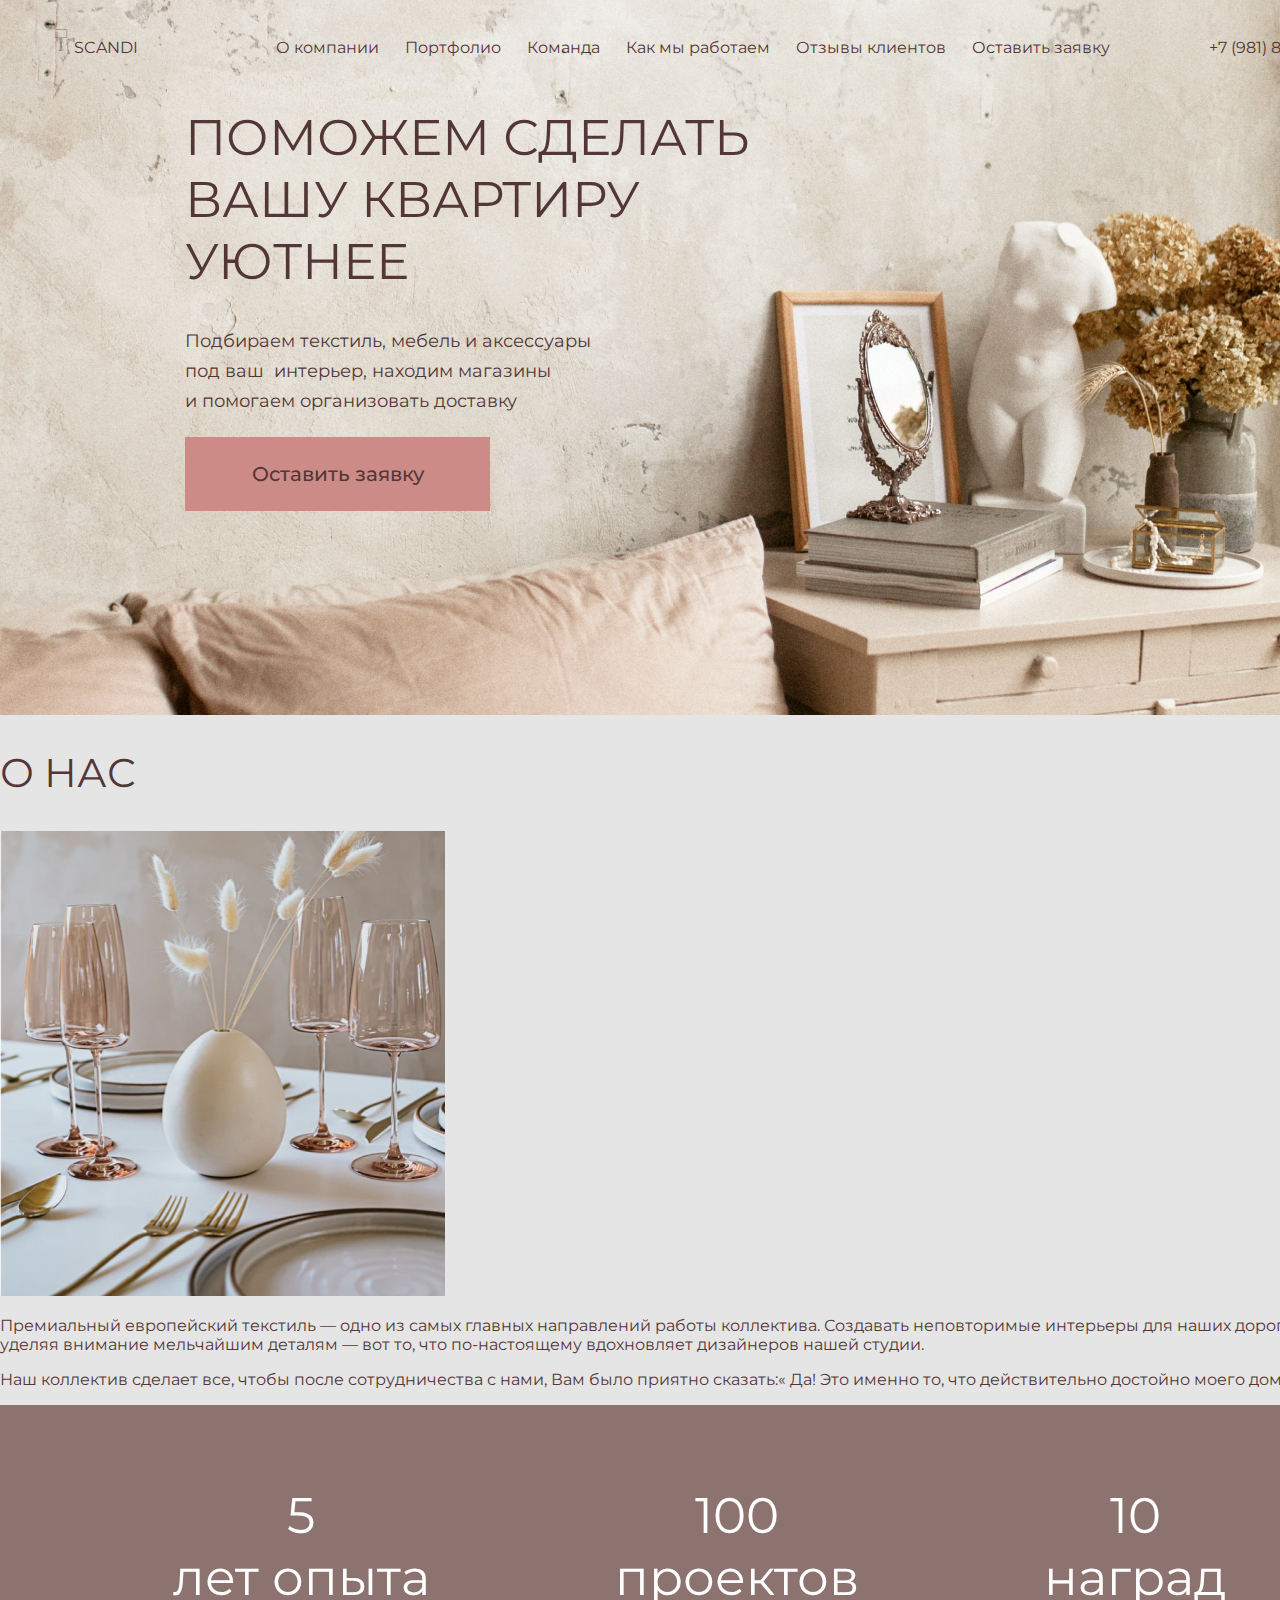
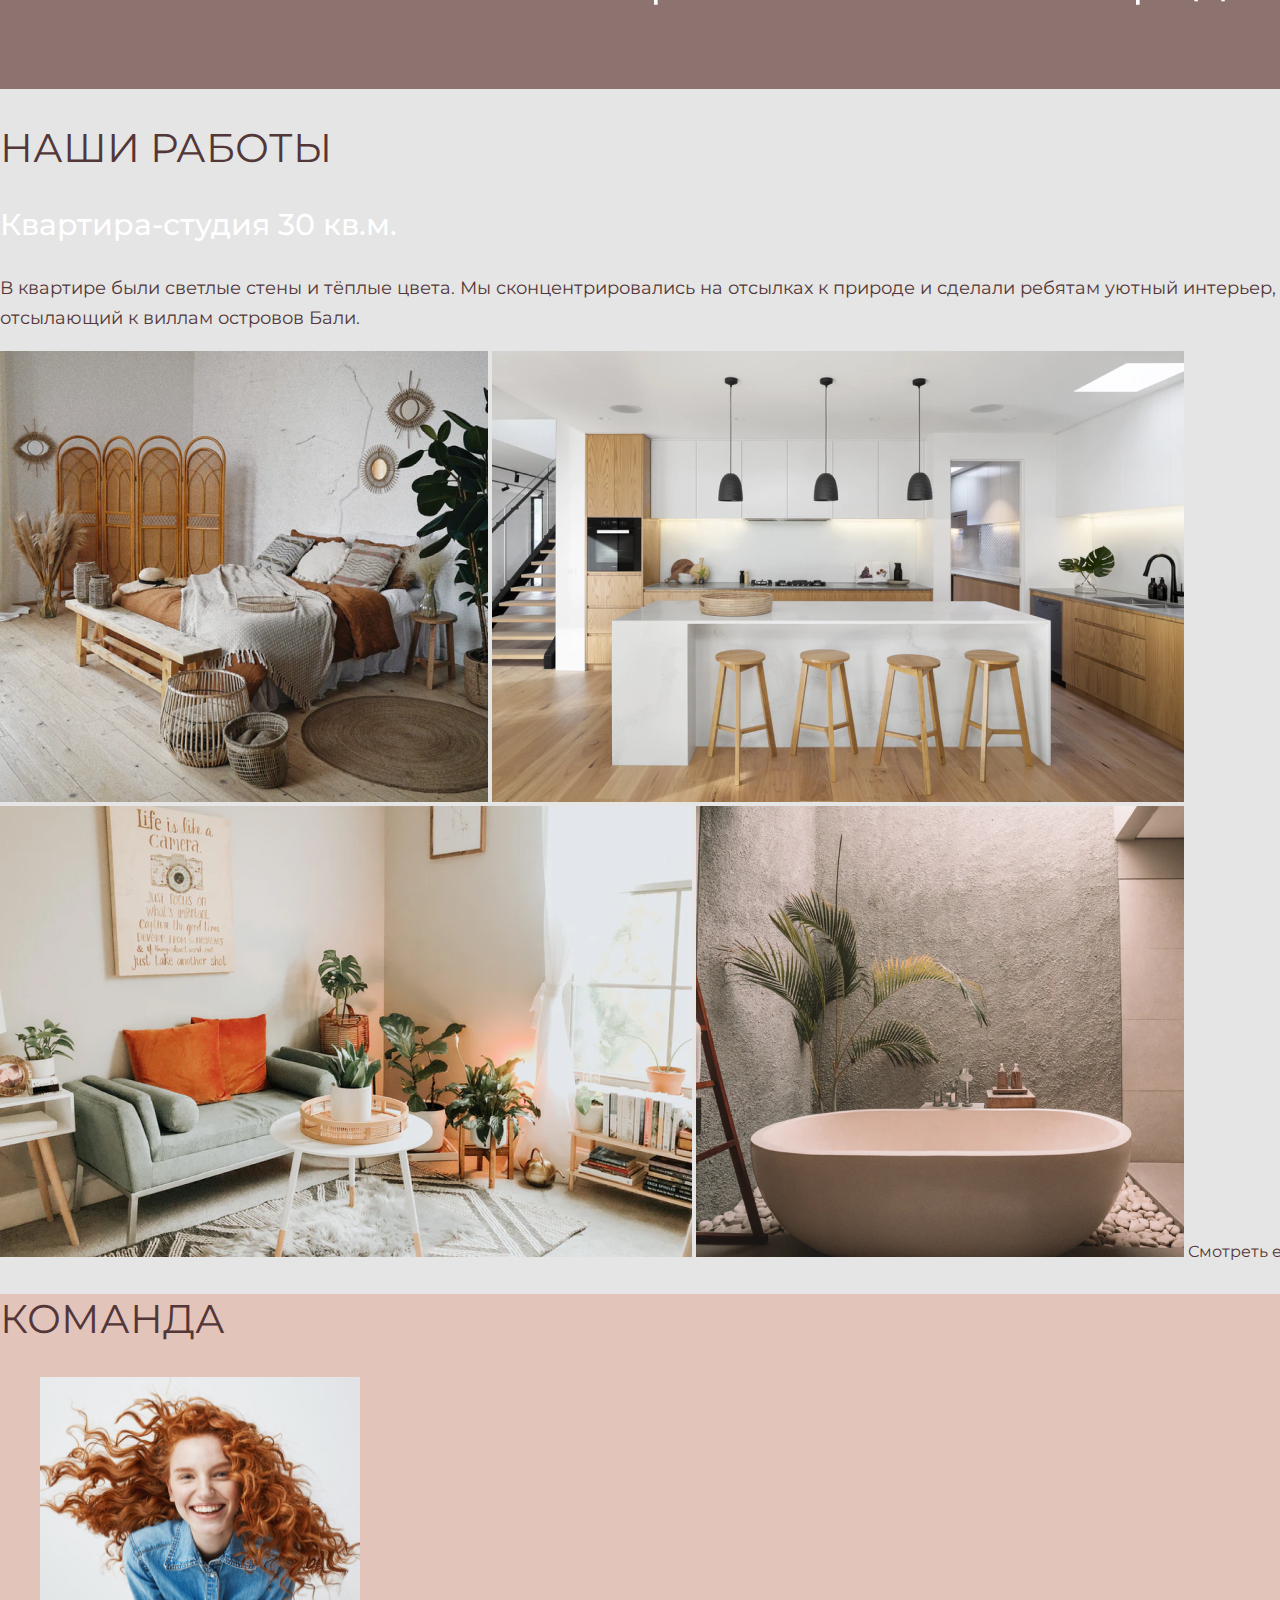
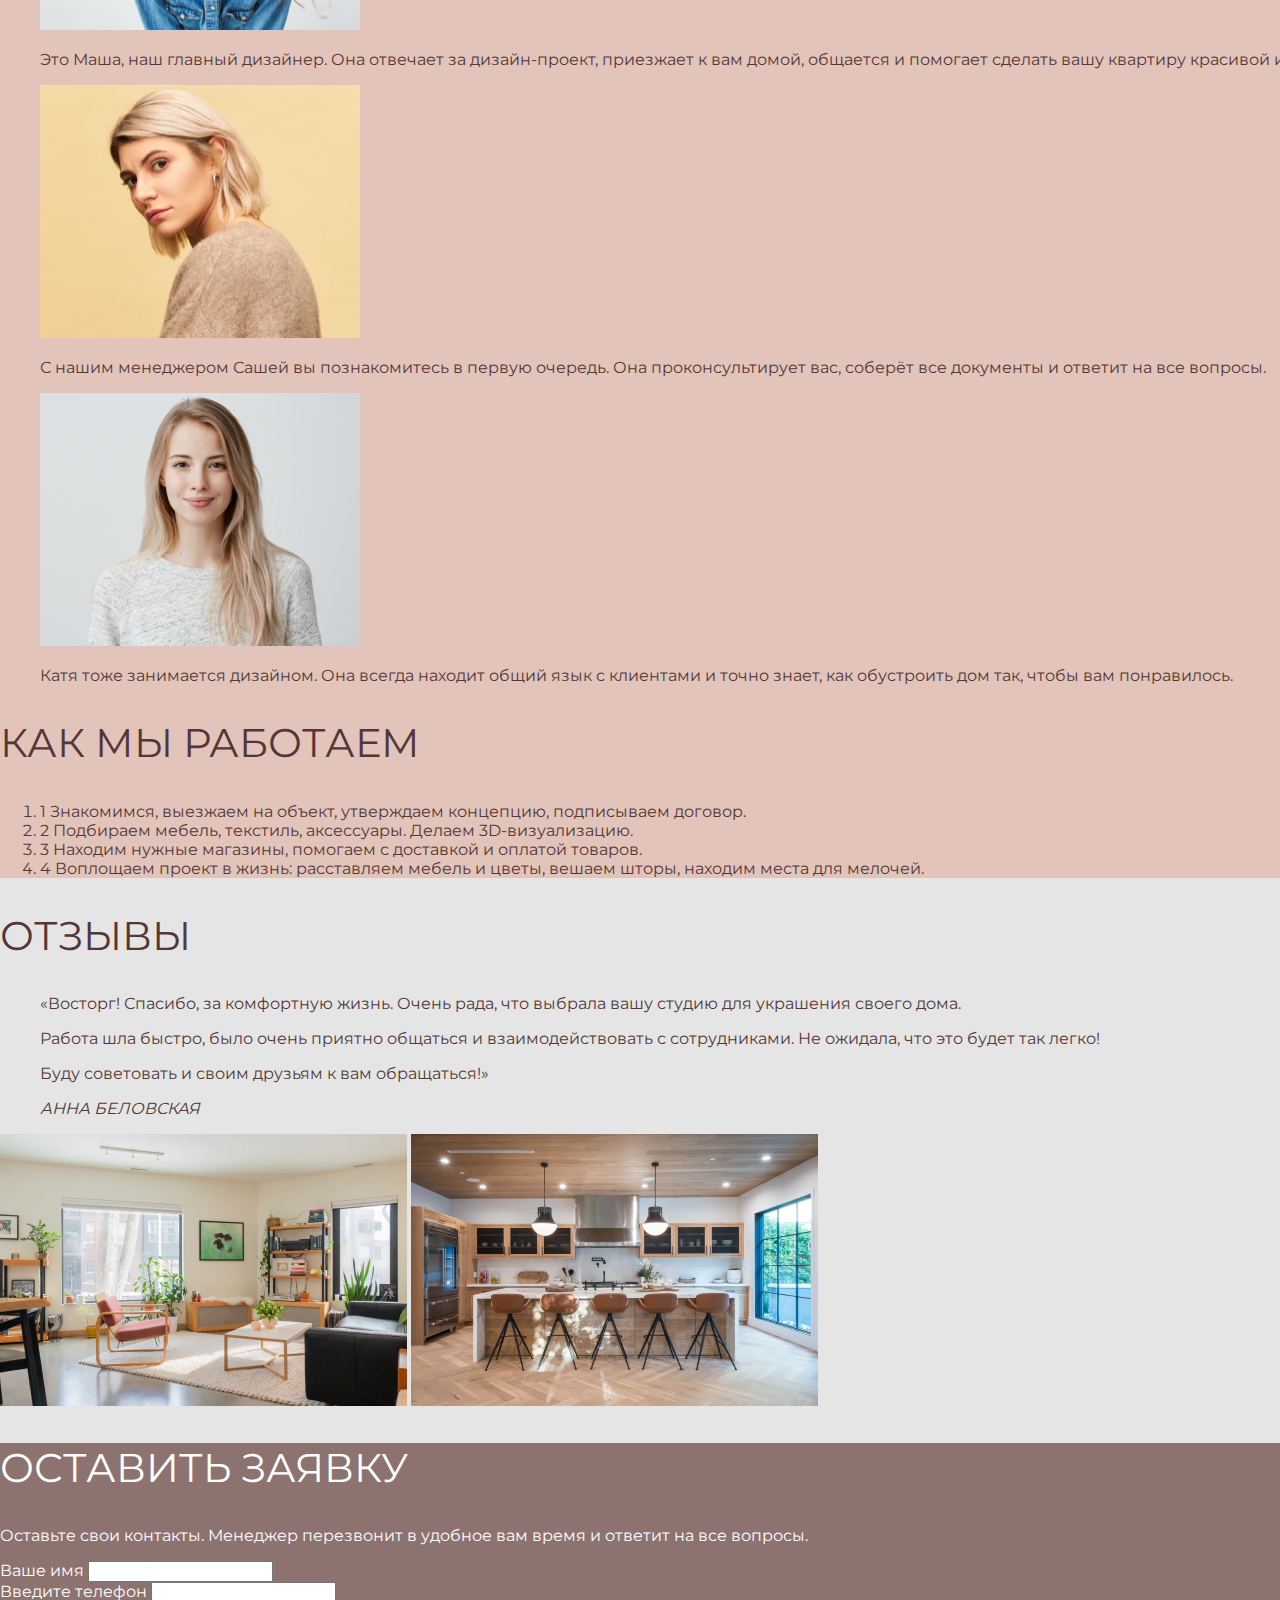
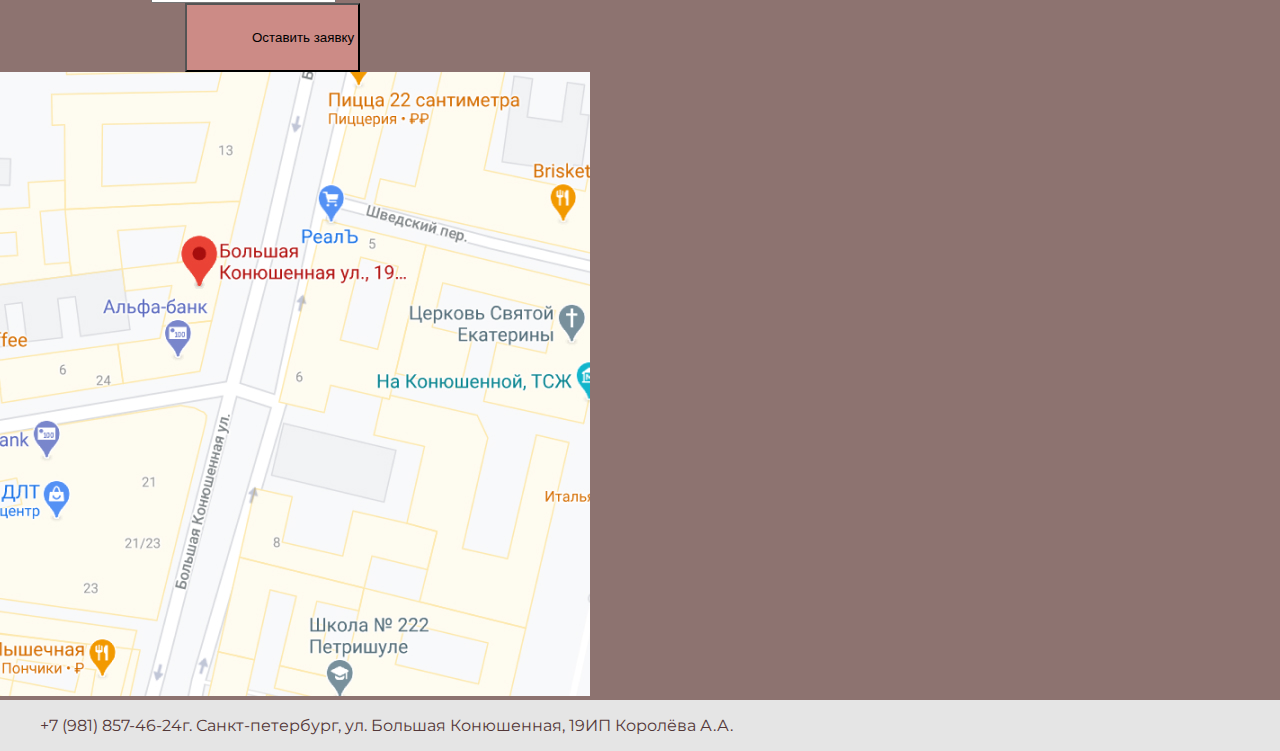
==== index.html @ d40bde87 "оформила навигацию и главную страницу" ====
<!DOCTYPE html>
<html lang="ru">
<head>
    <meta charset="UTF-8">
    <meta http-equiv="X-UA-Compatible" content="IE=edge">
    <meta name="viewport" content="width=device-width, initial-scale=1.0">
    <title>SCANDI</title>
    <link rel="stylesheet" href="style/style.css">
</head>
<body>
    <div class="high-container">
    <header class="page-header">
        <div class="wide-container">
            <a href="#" class="logo">
                <img src="img/logo.png" alt="Логотип компании SCANDI - графическое изображение торшера" width="25" height="25">SCANDI
            </a>
            <nav>
                <ul class="navigation-list">
                    <li class="nav-item"><a href="#about" class="nav-link">О компании</a></li>
                    <li class="nav-item"><a href="#portfolio" class="nav-link">Портфолио</a></li>
                    <li class="nav-item"><a href="#team" class="nav-link">Команда</a></li>
                    <li class="nav-item"><a href="#process-list" class="nav-link">Как мы работаем</a></li>
                    <li class="nav-item"><a href="#reviews" class="nav-link">Отзывы клиентов</a></li>
                    <li class="nav-item"><a href="#form" class="nav-link">Оставить заявку</a></li>
                    
                </ul>
            </nav>
            <a href="tel:+79818574624" class="phone">+7 (981) 857-46-24</a>
        </div>
    </header>

    <main>
        <section class="promo">
            <div class="container">
                <div class="promo-text">
                    <h1 class="main-heading">Поможем&nbsp;сделать&nbsp; вашу квартиру уютнее
                    </h1>
                    <p class="promo-description">Подбираем текстиль, мебель и аксессуары<br> под&nbsp;ваш&nbsp; интерьер, находим магазины<br>и помогаем организовать доставку </p>
                    <a href="#form" class="button promo-button">Оставить заявку</a>
                </div>
            </div>
        </section>
    </div>
        <section class="about" id="about">
            <div class="container">
                <h2 class="section-heading">О нас</h2>
                <div class="half-wrap">
                    <img src="img/about.jpg" alt="Белая ваза с сухоцветами на обеденном столе, по бокам от которой расставлены винные бокалы и приборы" width="445" height="465">
                    <div class="text-wrap">
                        <p>Премиальный европейский текстиль — одно из самых главных направлений работы коллектива. Создавать неповторимые интерьеры для наших дорогих клиентов, уделяя внимание мельчайшим деталям — вот то,  что по-настоящему вдохновляет дизайнеров нашей студии.</p>
                        <p>Наш коллектив сделает все, чтобы после сотрудничества с нами,  Вам было приятно сказать:« Да! Это именно то, что действительно достойно моего дома!»</p>
                    </div>
                </div>
            </div>
        </section>
        <section class="advantages">
            <div class="container">
            <ul class="advantages-list">
                <li class="advantages-item">5<br>лет опыта</li>
                <li class="advantages-item">100<br>проектов</li>
                <li class="advantages-item">10<br>наград</li>
            </ul>
            </div>
        </section>
        <section class="portfolio" id="portfolio">
            <div class="container">
                <h2 class="section-heading">Наши работы</h2>
                <h3 class="example">Квартира-студия 30 кв.м.</h3>
                <p class="example-text">В квартире были светлые стены и тёплые цвета. Мы сконцентрировались на отсылках к природе и сделали ребятам уютный интерьер, отсылающий к виллам островов Бали.</p>
                <img src="img/portfolio-1.jpg" alt="Интерьер спальной комнаты с акцентом на деревянные элементы в нюдовой палитре" width="488" height="451">
                <img src="img/portfolio-2.jpg" alt="Интерьер кухни-гостиной, выполненный в светлых тонах с высокими барными стульями и островной кухонной зоной" width="692" height="451">
                <img src="img/portfolio-3.jpg" alt="Интерьер гостиной с домашними растениями и акцентом на фурнитуру из натуральных материалов" width="692" height="451">
                <img src="img/portfolio-4.jpg" alt="Ванная комната, выполненная из бетона и камня, с комнатным растением в углу помещения" width="488" height="451">
                <a href="#">Смотреть еще<img src="img/arrow-right.svg" alt="стрелка вправо" width="60" height=""></a>
            </div>
        </section>
        <section class="team" id="team">
            <div class="container">
                <h2 class="section-heading">Команда</h2>
                <ul class="team-members">
                    <li class="team-member"><img src="img/team-1.jpg" alt="Кудрявая, рыжая, улыбающаяся девушка" width="320" height="253"><p>Это Маша, наш главный дизайнер. Она отвечает за дизайн-проект, приезжает к вам домой, общается и помогает сделать вашу квартиру красивой и уютной.</p></li>
                    <li class="team-member"><img src="img/team-2.jpg" alt="Серьезная, кареглазая блондинка в бежевом свитере" width="320" height="253"><p>С нашим менеджером Сашей вы познакомитесь в первую очередь. Она проконсультирует вас, соберёт все документы и ответит на все вопросы.</p></li>
                    <li class="team-member"><img src="img/team-3.jpg" alt="Русоволосая милая девушка" width="320" height="253"><p>Катя тоже занимается дизайном. Она всегда находит общий язык с клиентами и точно знает, как обустроить дом так, чтобы вам понравилось.</p></li>
                </ul>
            <div class="container">
                <h2 class="section-heading">Как мы работаем</h2>
                <ol class="work-process" id="process-list">
                    <li class="work-step">1 Знакомимся, выезжаем на объект, утверждаем концепцию, подписываем договор.</li>
                    <li class="work-step">2 Подбираем мебель, текстиль, аксессуары. Делаем 3D-визуализацию.</li>
                    <li class="work-step">3 Находим нужные магазины, помогаем с доставкой и оплатой товаров.</li>
                    <li class="work-step">4 Воплощаем проект в жизнь: расставляем мебель и цветы, вешаем шторы, находим места для мелочей.</li>
                </ol>
            </div>
        </section>
        <section class="reviews" id="reviews">
            <div class="container">
                <h2 class="section-heading">Отзывы</h2>
                <div class="text-wrap">
                    <blockquote>
                        <p>«Восторг! Спасибо, за комфортную жизнь. Очень рада, что выбрала вашу студию для украшения своего дома.</p>
                        <p>Работа шла быстро, было очень приятно общаться и взаимодействовать с сотрудниками. Не ожидала, что это будет так легко!</p>
                        <p>Буду советовать и своим друзьям к вам обращаться!»</p>
                        <cite>АННА БЕЛОВСКАЯ</cite>
                    </blockquote>
                </div>
                <div class="img-wrap">
                    <img src="img/feedback-1.jpg" alt="Просторная светлая гостиная с большими окнами" width="407" height="272">
                    <img src="img/feedback-2.jpg" alt="Кухня с деревянными фасадами с островной частью и барными стульями" width="407" height="272">
                </div>
            </div>
        </section>
        <section class="form" id="form">
            <div class="container">
                <div class="form-wrap">
                <h2 class="section-heading">Оставить заявку</h2>
                <p>Оставьте свои контакты. Менеджер перезвонит в удобное вам время и ответит на все вопросы.</p>
                <form action="#" method="get">
                    <label for="name-field">Ваше имя</label>
                    <input type="text" name="name" id="name-field">
                    <br>
                    <label for="phone-number-field">Введите телефон</label>
                    <input type="number" name="phone-number" id="phone-number-field">
                    <br>
                    <input class="button" type="submit" value="Оставить заявку">
                </form>
                </div>
                <img src="img/map.jpg" alt="г. Санкт-петербург, ул. Большая Конюшенная, дом 19">
            </div>
        </section>
    </main>
    <footer class="page-footer">
        <div class="container">
            <ul class="footer-content">
                <li class="footer-item">+7 (981) 857-46-24</li>
                <li class="footer-item">г. Санкт-петербург, ул. Большая Конюшенная, 19</li>
                <li class="footer-item">ИП Королёва А.А.</li>
            </ul>
        </div>
    </footer>
</body>
</html>
---- style/style.css ----
@font-face {
    font-family: 'Montserrat';
    src: url('../fonts/Montserrat-Medium.woff2') format('woff2');
    font-weight: 500;
    font-style: normal;
    font-display: swap;
}

@font-face {
    font-family: 'Montserrat';
    src: url('../fonts/Montserrat-Regular.woff2') format('woff2');
    font-weight: normal;
    font-style: normal;
    font-display: swap;
}


body{
    background-color: #e5e5e5;
    color: #533738;
    font-family: 'Montserrat', sans-serif;
    width: 1400px;
    margin: 0 auto;
}

a {
    text-decoration: none;
    color: #533738;
}

.navigation-list{
    list-style: none;
    display: flex;
    flex-wrap: wrap;
    justify-content: space-around;
    gap: 26px;
    margin-top: 38px;
}

.wide-container{
    display: flex;
    justify-content: space-around;
    align-items: baseline;
}

.high-container{
    height: 715px;
    background-image: url(../img/background.jpg);
    background-attachment: fixed;
    background-color: #F9EAE1;
}
.main-heading{
    text-transform: uppercase;
    font-weight: 400;
    font-size: 50px;
    line-height: 62px;
    display: block;
    Width:534px;
    Height:186px;
    margin-left: 185px;
}

.promo-description{
    display: block;
    width: 493px;
    height: 90px;
    margin-left: 185px;
    margin-bottom:21px;
}

.button{
    display: block;
    width: 175px;
    background-color: #CC8B86;
    padding: 25px 65px;
    margin-left: 185px;
    text-align: center;
}

.promo{
    
}

.promo-description{
    font-weight: 400;
    font-size: 18px;
    line-height: 30px;
}

.promo-button{
    font-weight: 500;
    font-size: 20px;
    line-height: 24px;
}

.section-heading{
    text-transform: uppercase;
    font-weight: 400;
    font-size: 40px;
    line-height: 50px;
}

.advantages{
    background-color: #8D7370;
}

.advantages-list{
    list-style: none;
    display: flex;
    justify-content:space-around;
    text-align: center;
    font-style: normal;
    font-weight: 400;
    font-size: 50px;
    line-height: 62px;
    color: #FFFFFF;
    margin: 0;
    padding: 80px;
}

.example{
    color: #FFFFFF;
    font-weight: 500;
    font-size: 30px;
    line-height: 37px;
}

.example-text{
    font-weight: 400;
    font-size: 18px;
    line-height: 30px;
}

.team{
    background-color: #E2C4BA;
}

.team-members{
    list-style: none;
}

.form{
    background-color: #8D7370;
    color: #FFFFFF;
}

.footer-content{
    list-style: none;
    display: flex;

}
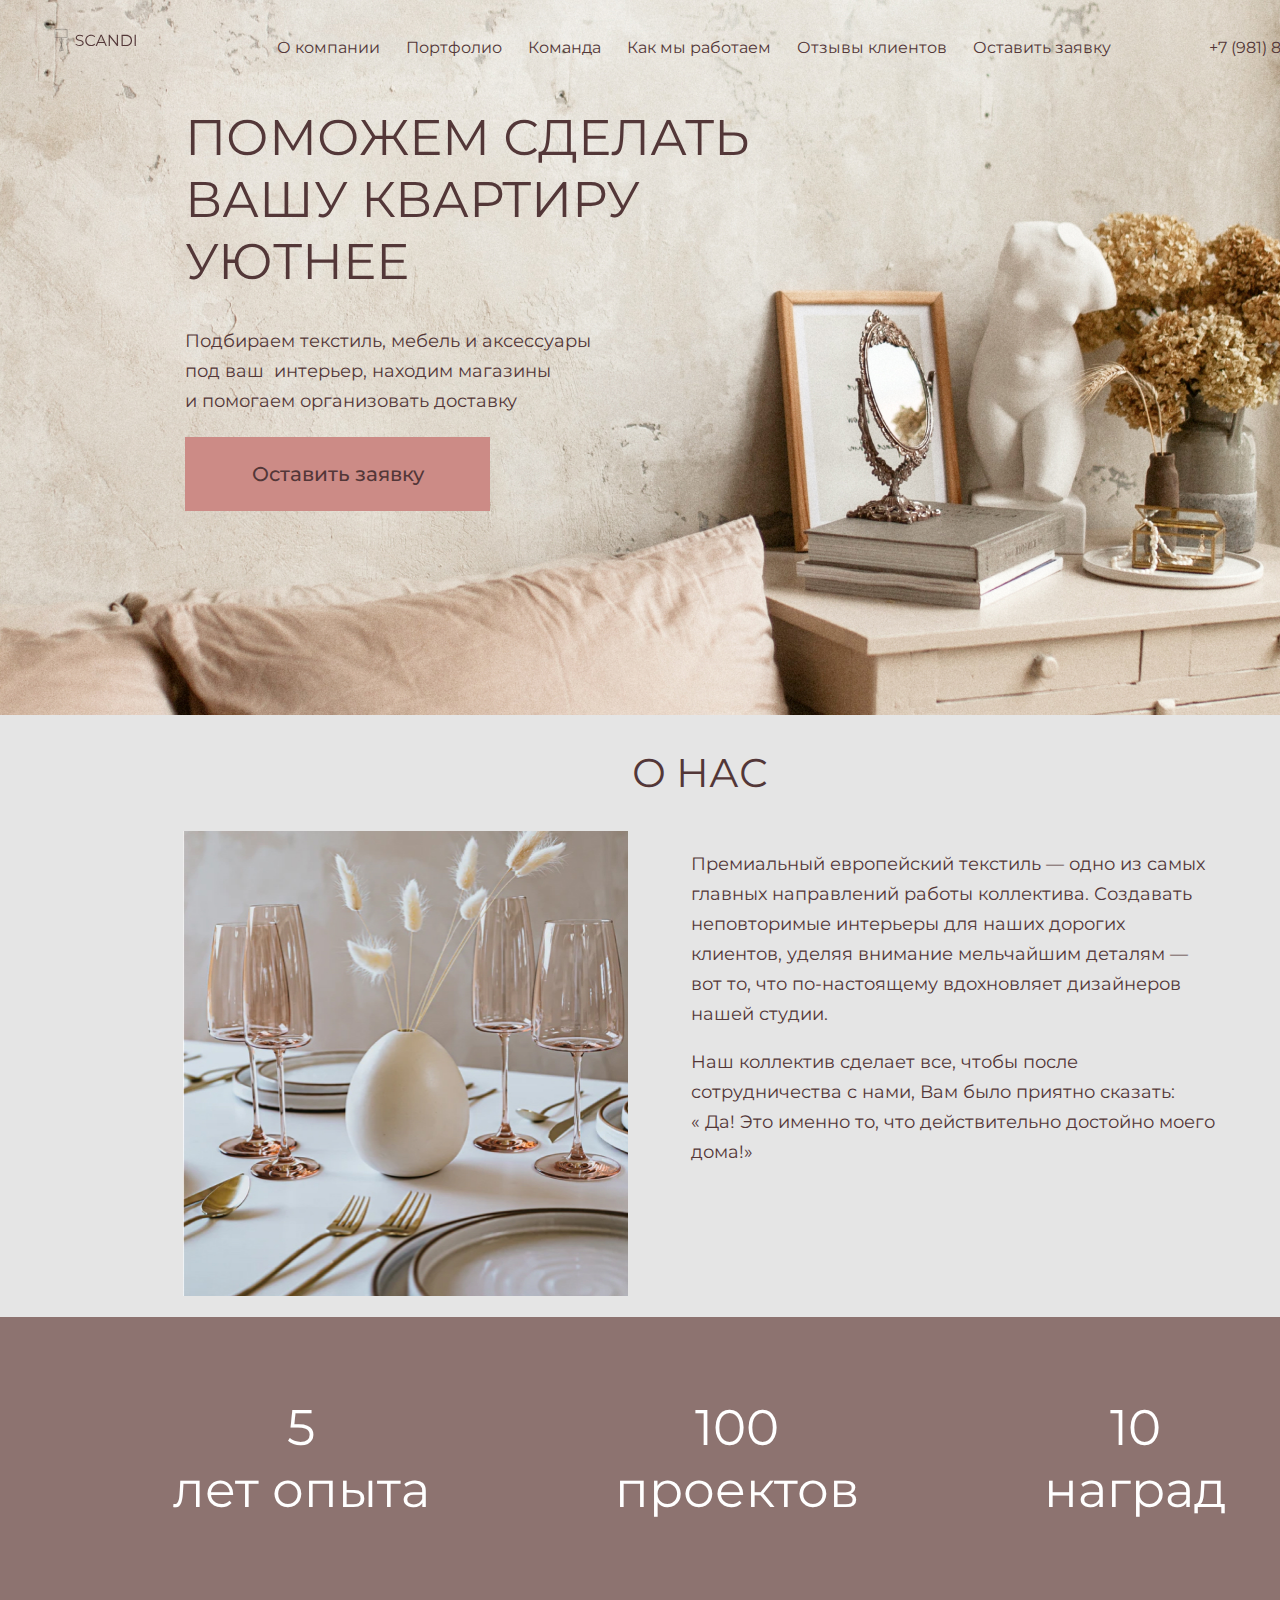
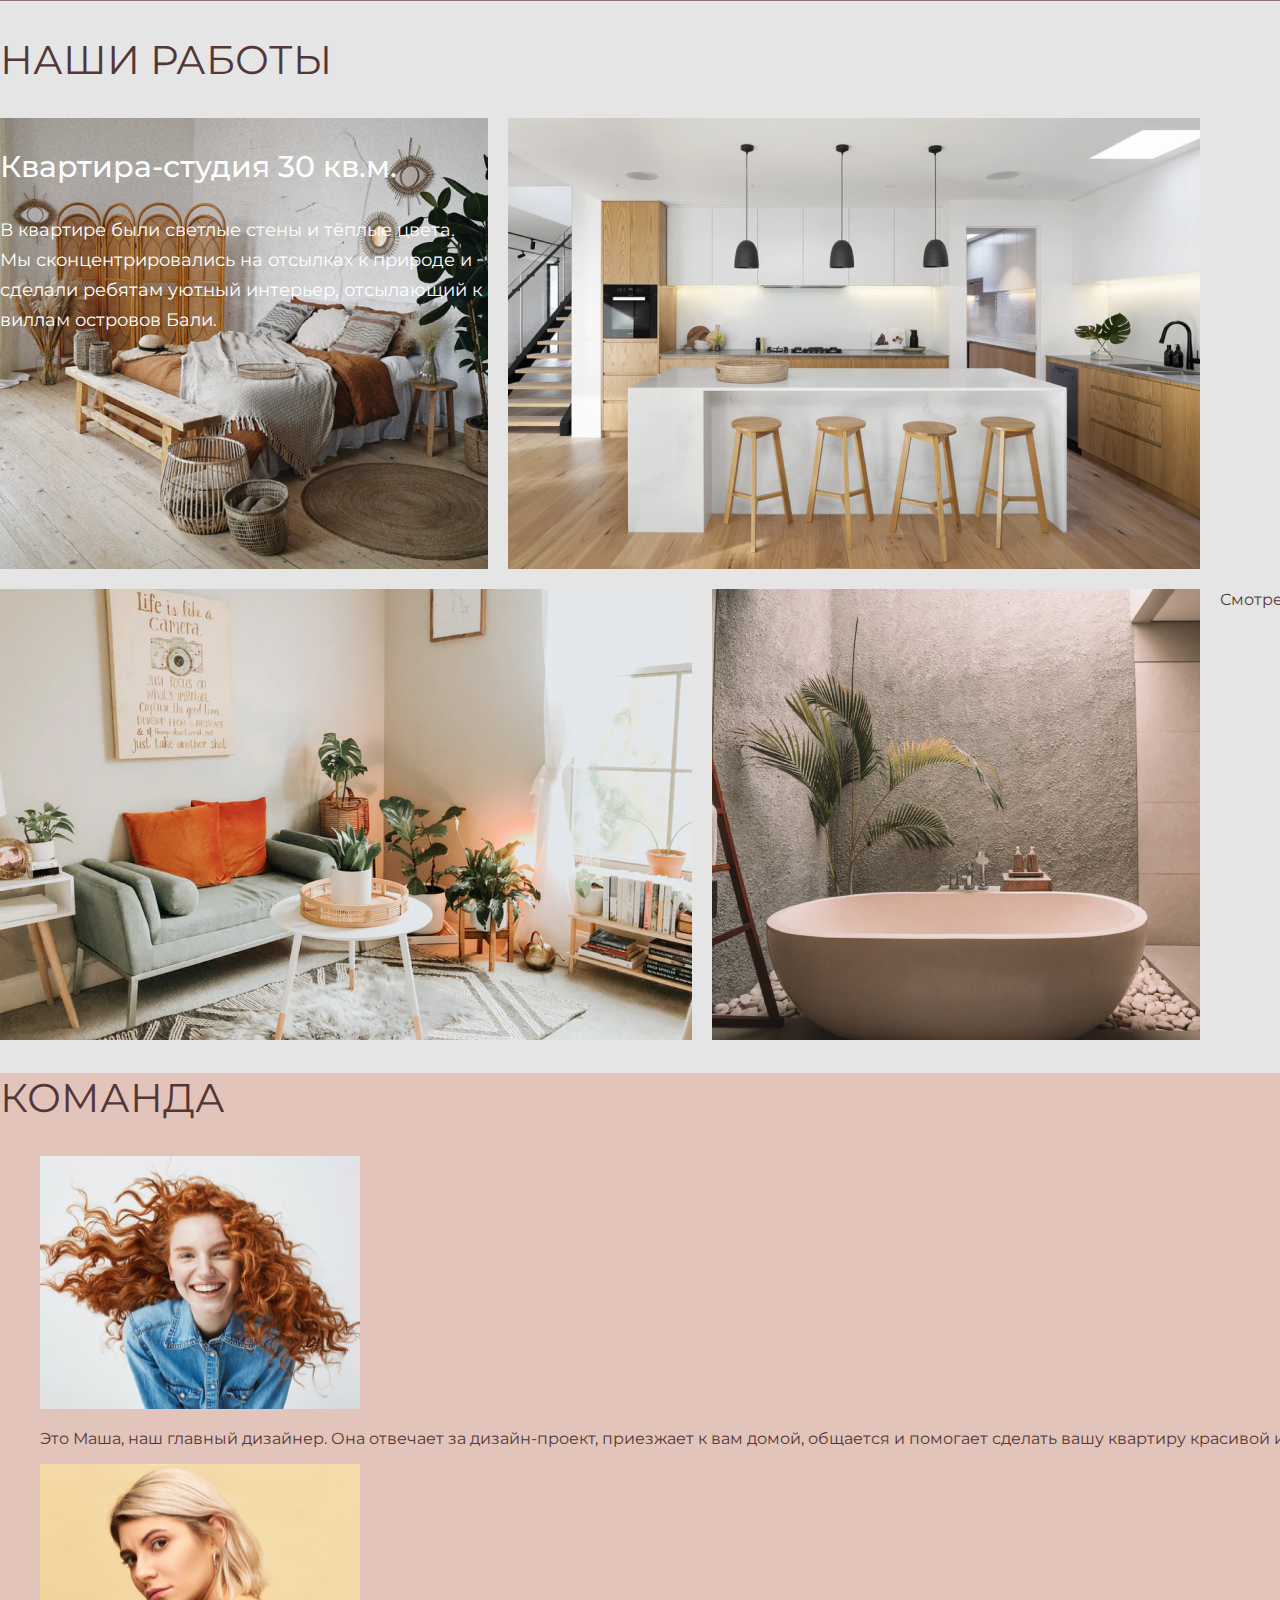
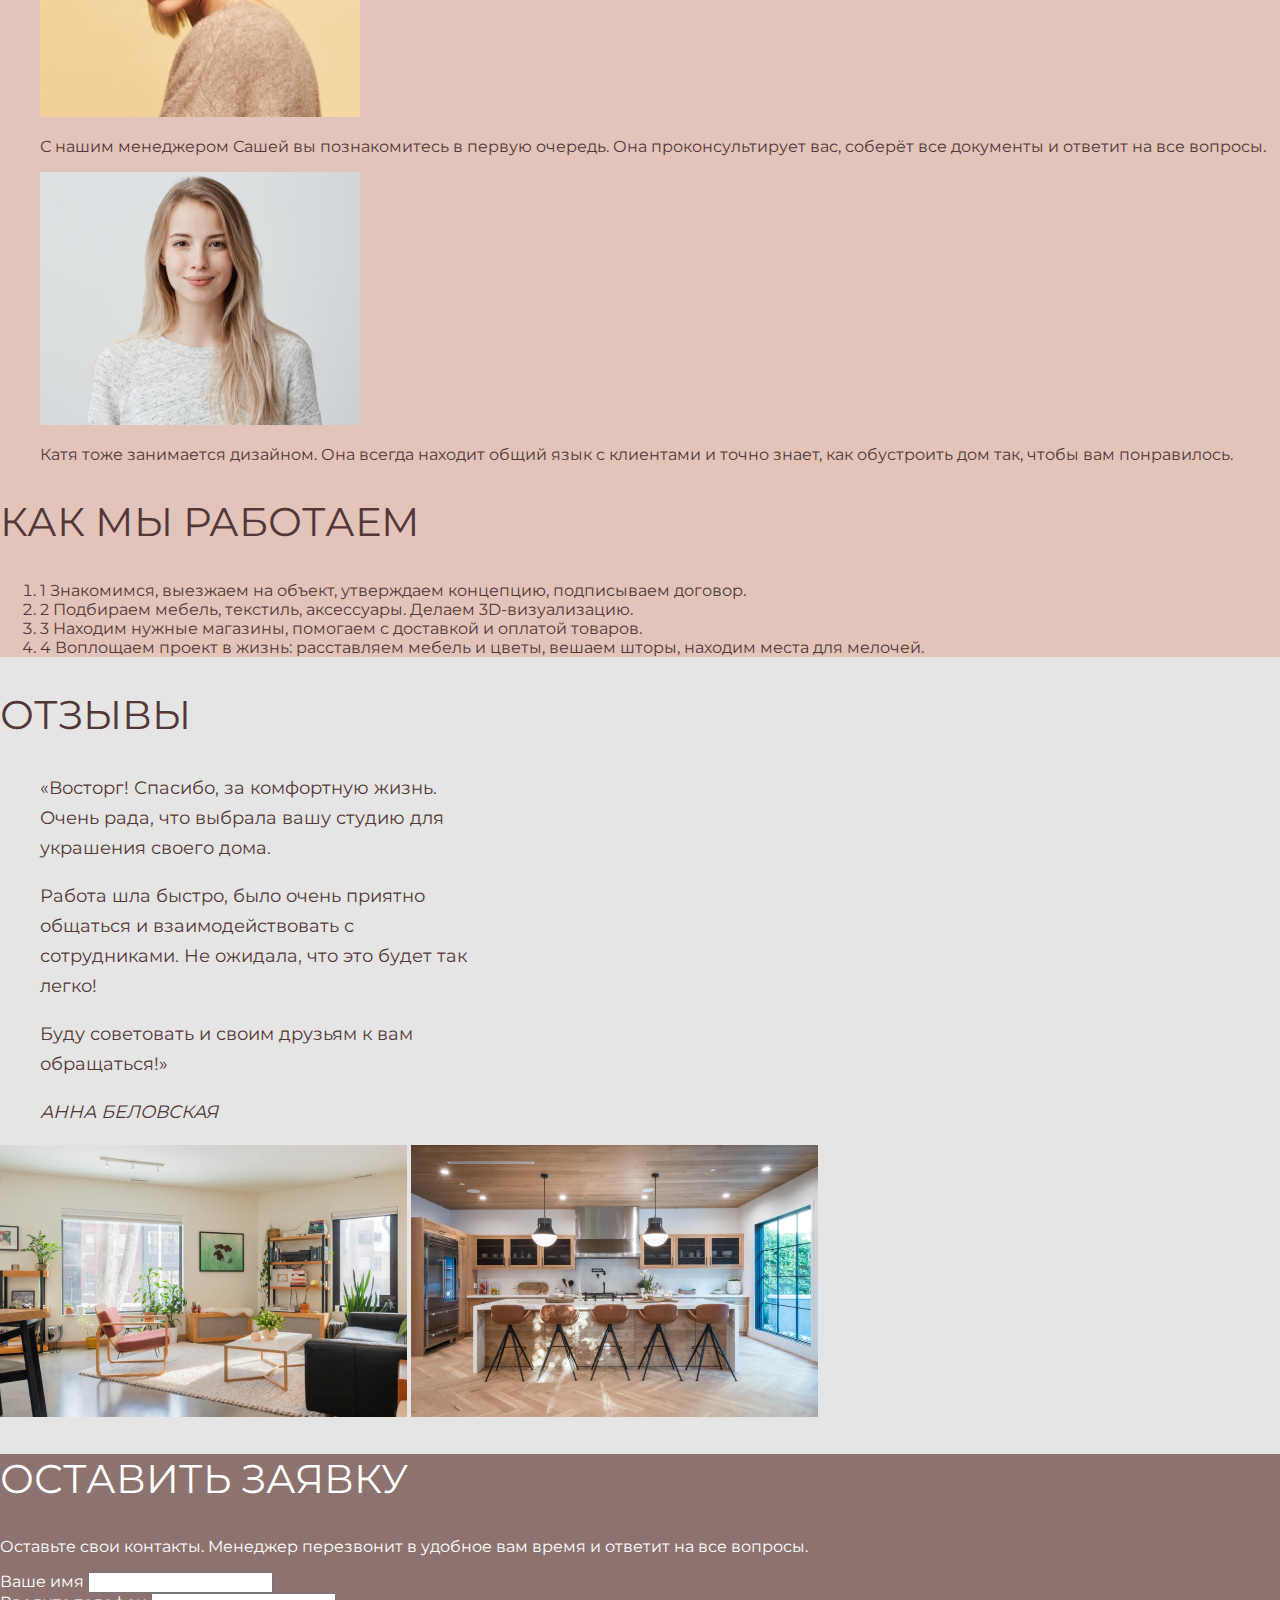
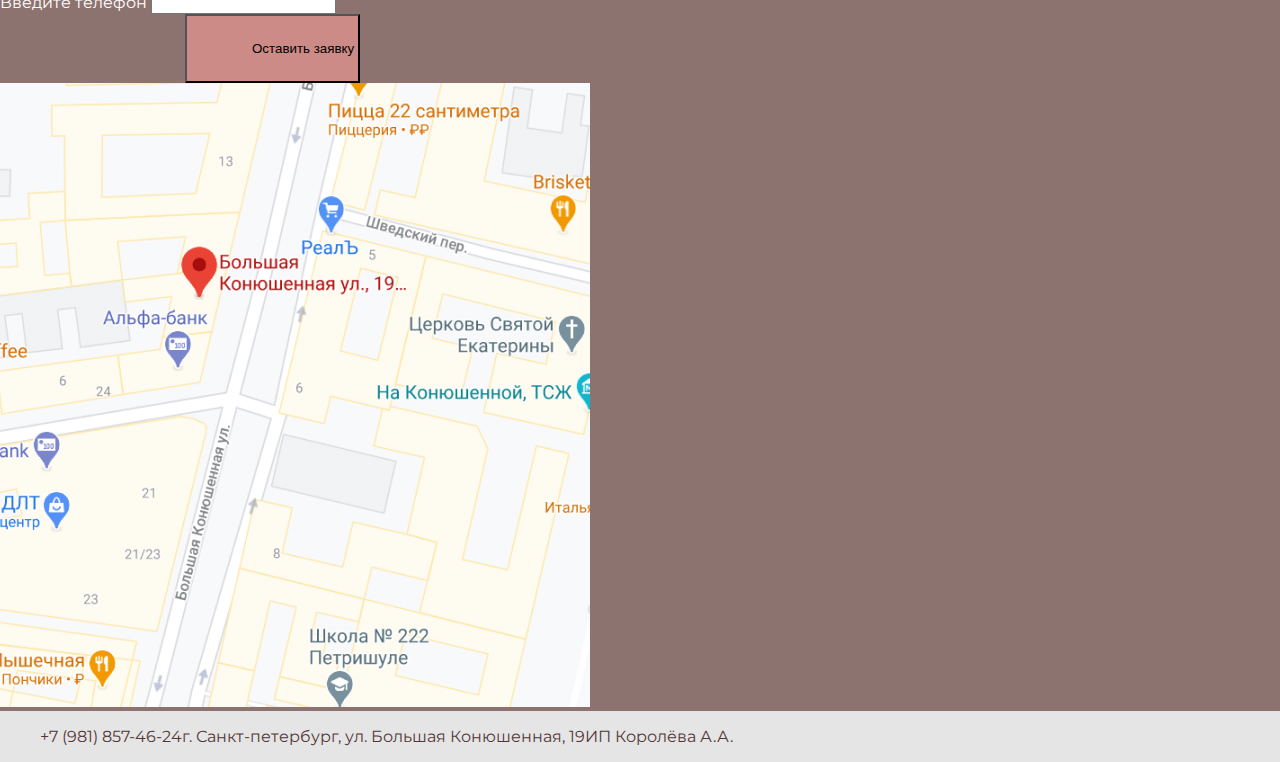
==== commit 218e804d: "оформление о нас, преимущ-ва, портфолио" ====
--- a/index.html
+++ b/index.html
@@ -12,8 +12,7 @@
     <header class="page-header">
         <div class="wide-container">
             <a href="#" class="logo">
-                <img src="img/logo.png" alt="Логотип компании SCANDI - графическое изображение торшера" width="25" height="25">SCANDI
-            </a>
+                <img src="img/logo-scandi.svg" alt="Логотип компании SCANDI - графическое изображение торшера" width="90" height="25"></a>
             <nav>
                 <ul class="navigation-list">
                     <li class="nav-item"><a href="#about" class="nav-link">О компании</a></li>
@@ -43,12 +42,12 @@
     </div>
         <section class="about" id="about">
             <div class="container">
-                <h2 class="section-heading">О нас</h2>
+                <h2 class="section-heading-about">О нас</h2>
                 <div class="half-wrap">
                     <img src="img/about.jpg" alt="Белая ваза с сухоцветами на обеденном столе, по бокам от которой расставлены винные бокалы и приборы" width="445" height="465">
                     <div class="text-wrap">
                         <p>Премиальный европейский текстиль — одно из самых главных направлений работы коллектива. Создавать неповторимые интерьеры для наших дорогих клиентов, уделяя внимание мельчайшим деталям — вот то,  что по-настоящему вдохновляет дизайнеров нашей студии.</p>
-                        <p>Наш коллектив сделает все, чтобы после сотрудничества с нами,  Вам было приятно сказать:« Да! Это именно то, что действительно достойно моего дома!»</p>
+                        <p>Наш коллектив сделает все, чтобы после сотрудничества с нами,  Вам было приятно сказать: «&nbsp;Да!&nbsp;Это&nbsp;именно то, что действительно достойно моего дома!»</p>
                     </div>
                 </div>
             </div>
@@ -63,11 +62,15 @@
             </div>
         </section>
         <section class="portfolio" id="portfolio">
-            <div class="container">
-                <h2 class="section-heading">Наши работы</h2>
+            <h2 class="section-heading">Наши работы</h2>
+            <div class="container-portfolio">
+                <div class="example-text-wrap">
                 <h3 class="example">Квартира-студия 30 кв.м.</h3>
                 <p class="example-text">В квартире были светлые стены и тёплые цвета. Мы сконцентрировались на отсылках к природе и сделали ребятам уютный интерьер, отсылающий к виллам островов Бали.</p>
+                </div>
+                <!--
                 <img src="img/portfolio-1.jpg" alt="Интерьер спальной комнаты с акцентом на деревянные элементы в нюдовой палитре" width="488" height="451">
+            -->
                 <img src="img/portfolio-2.jpg" alt="Интерьер кухни-гостиной, выполненный в светлых тонах с высокими барными стульями и островной кухонной зоной" width="692" height="451">
                 <img src="img/portfolio-3.jpg" alt="Интерьер гостиной с домашними растениями и акцентом на фурнитуру из натуральных материалов" width="692" height="451">
                 <img src="img/portfolio-4.jpg" alt="Ванная комната, выполненная из бетона и камня, с комнатным растением в углу помещения" width="488" height="451">
--- a/style/style.css
+++ b/style/style.css
@@ -43,6 +43,7 @@
     align-items: baseline;
 }
 
+
 .high-container{
     height: 715px;
     background-image: url(../img/background.jpg);
@@ -77,10 +78,6 @@
     text-align: center;
 }
 
-.promo{
-    
-}
-
 .promo-description{
     font-weight: 400;
     font-size: 18px;
@@ -92,12 +89,31 @@
     font-size: 20px;
     line-height: 24px;
 }
-
+.section-heading-about{
+    text-transform: uppercase;
+    font-weight: 400;
+    font-size: 40px;
+    line-height: 50px;
+    text-align: center;
+}
 .section-heading{
     text-transform: uppercase;
     font-weight: 400;
     font-size: 40px;
     line-height: 50px;
+}
+
+.half-wrap{
+    display: flex;
+    margin-left: 183px;
+    margin-bottom: 21px;
+    gap: 63px;
+}
+
+.text-wrap{
+font-size: 18px;
+line-height: 30px;
+width: 528px;
 }
 
 .advantages{
@@ -129,6 +145,20 @@
     font-weight: 400;
     font-size: 18px;
     line-height: 30px;
+    color: #FFFFFF;
+}
+
+.example-text-wrap{
+    background-image: url(../img/portfolio-1.jpg);
+    display: block;
+    width: 488px;
+    height: 451px;
+}
+
+.container-portfolio{
+    display: flex;
+    flex-wrap: wrap;
+    gap:20px;
 }
 
 .team{
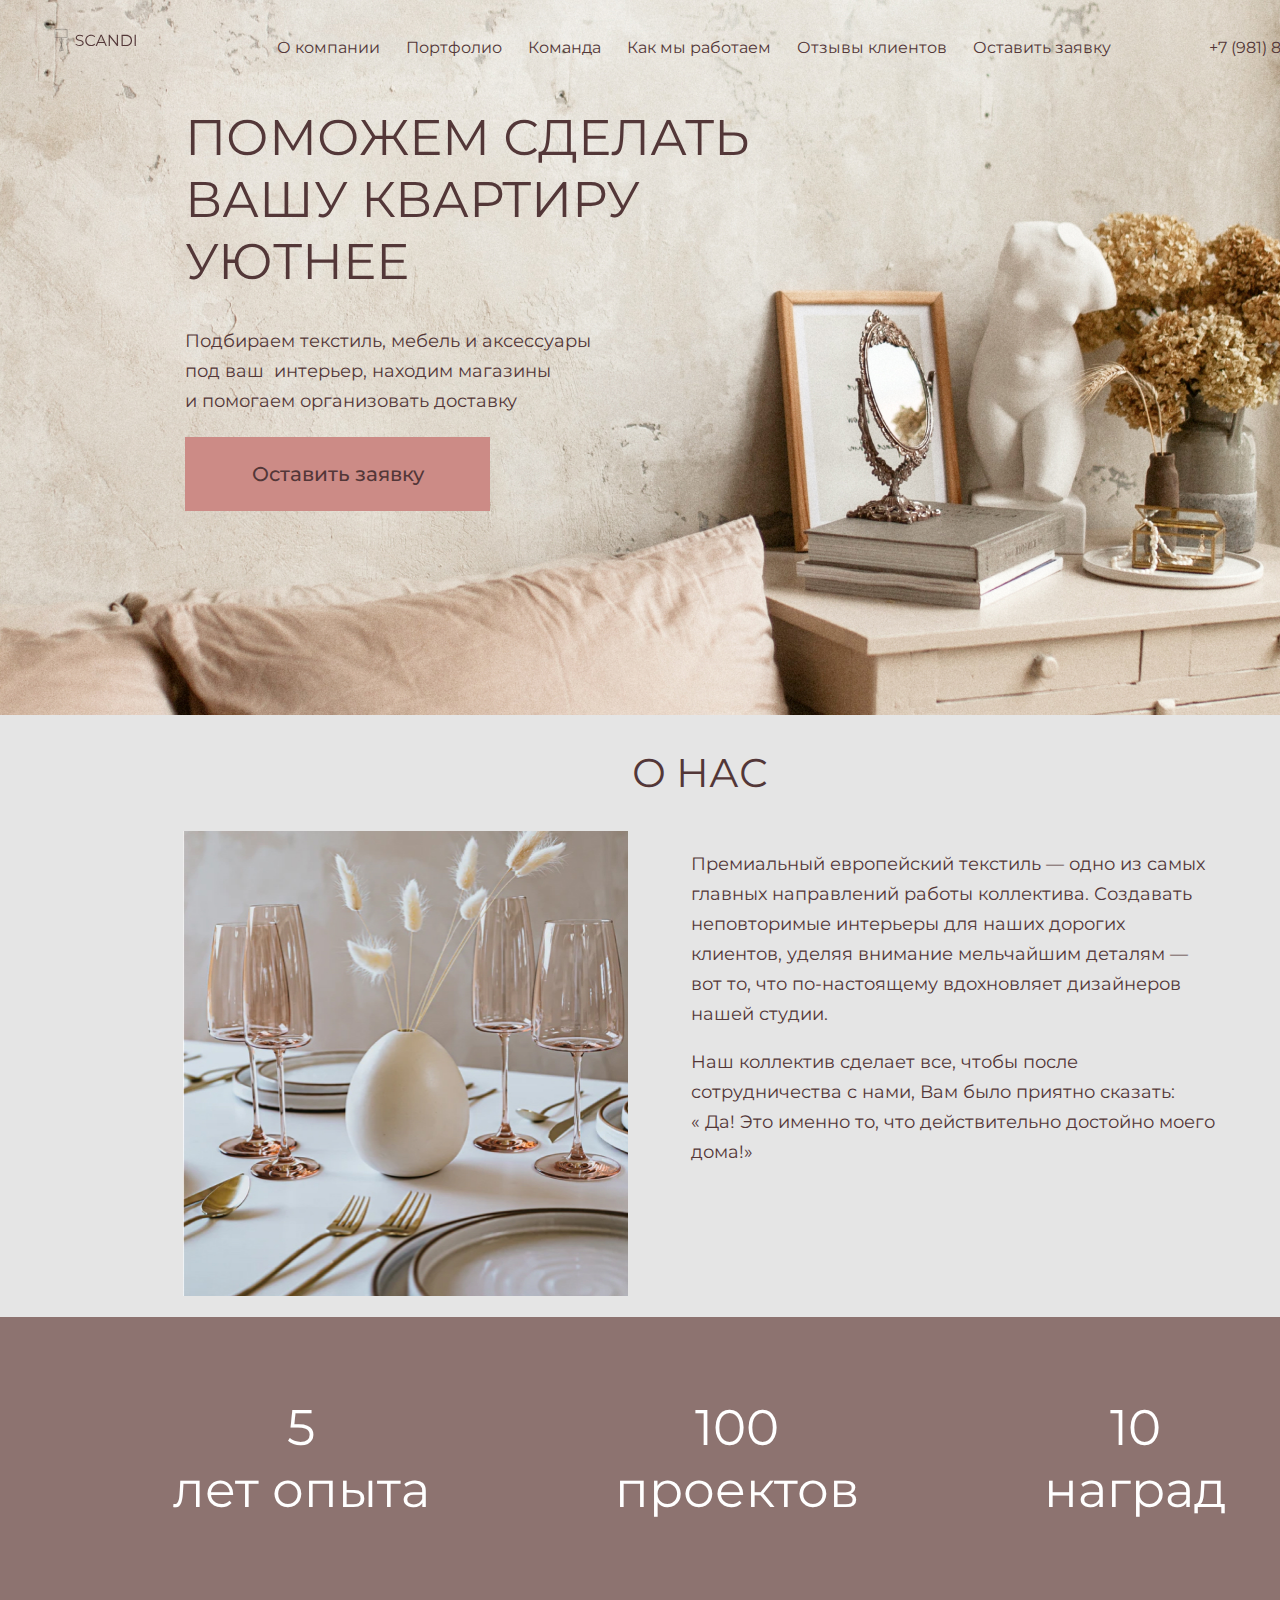
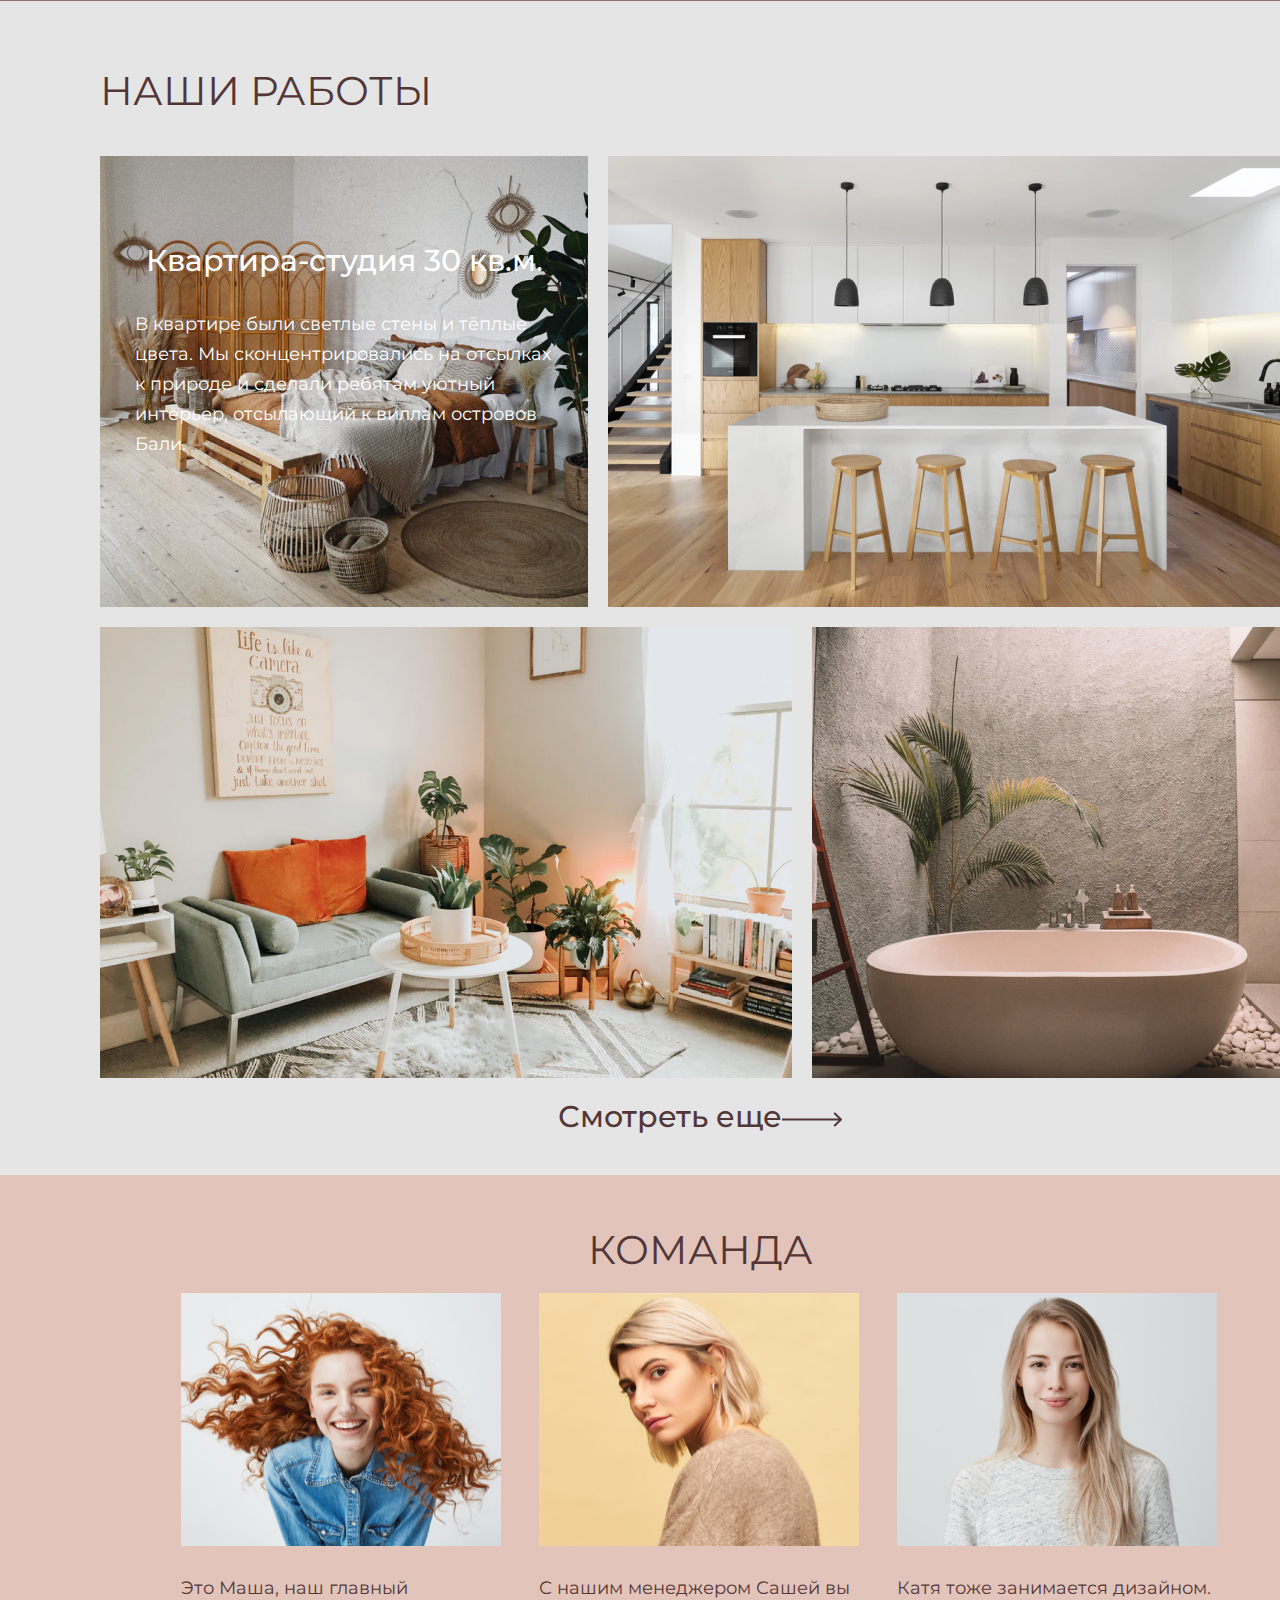
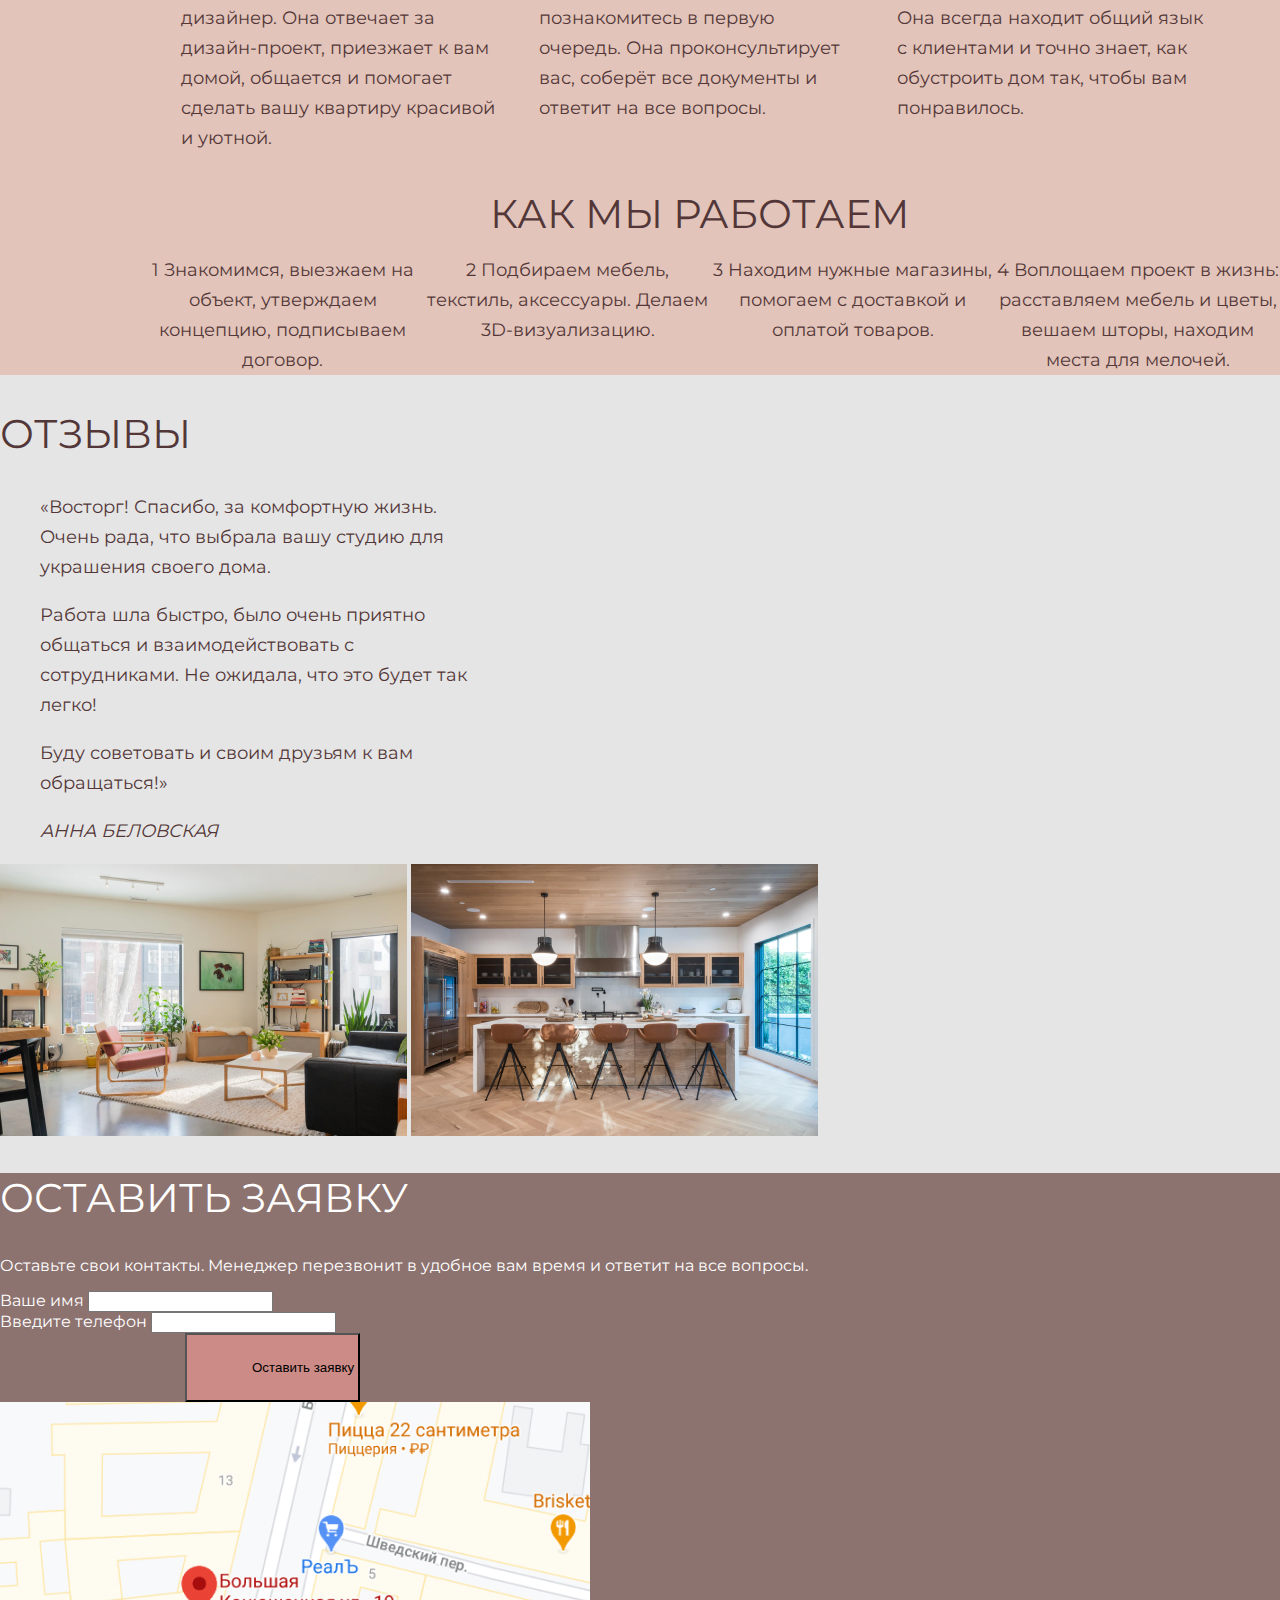
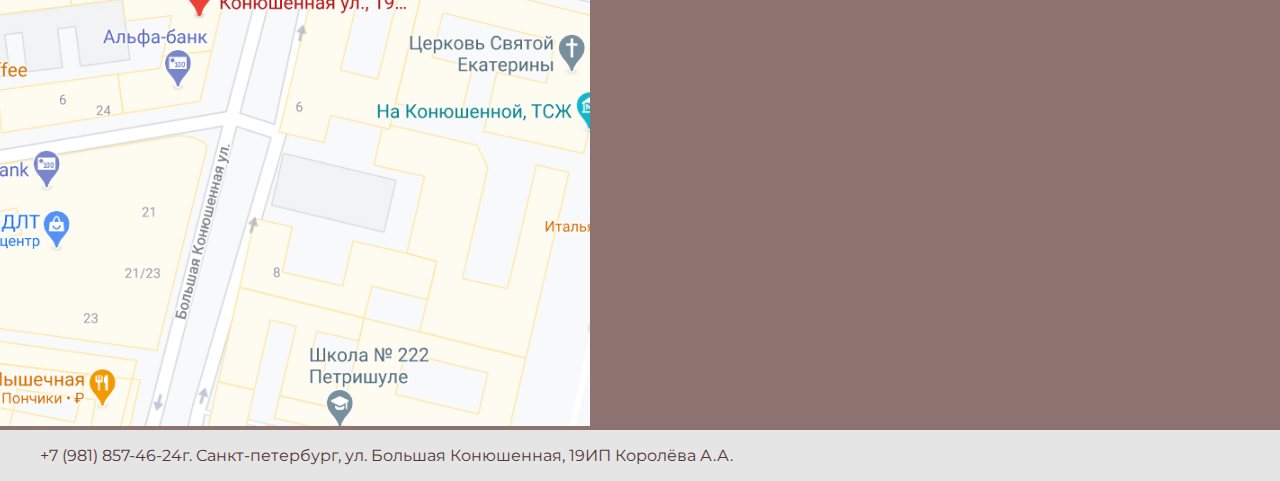
==== commit b7f0e535: "сделала "команду" и начала "как работаем"" ====
--- a/index.html
+++ b/index.html
@@ -42,7 +42,7 @@
     </div>
         <section class="about" id="about">
             <div class="container">
-                <h2 class="section-heading-about">О нас</h2>
+                <h2 class="section-heading title-about">О нас</h2>
                 <div class="half-wrap">
                     <img src="img/about.jpg" alt="Белая ваза с сухоцветами на обеденном столе, по бокам от которой расставлены винные бокалы и приборы" width="445" height="465">
                     <div class="text-wrap">
@@ -62,15 +62,12 @@
             </div>
         </section>
         <section class="portfolio" id="portfolio">
-            <h2 class="section-heading">Наши работы</h2>
+            <h2 class="section-heading title-portfolio">Наши работы</h2>
             <div class="container-portfolio">
                 <div class="example-text-wrap">
                 <h3 class="example">Квартира-студия 30 кв.м.</h3>
                 <p class="example-text">В квартире были светлые стены и тёплые цвета. Мы сконцентрировались на отсылках к природе и сделали ребятам уютный интерьер, отсылающий к виллам островов Бали.</p>
                 </div>
-                <!--
-                <img src="img/portfolio-1.jpg" alt="Интерьер спальной комнаты с акцентом на деревянные элементы в нюдовой палитре" width="488" height="451">
-            -->
                 <img src="img/portfolio-2.jpg" alt="Интерьер кухни-гостиной, выполненный в светлых тонах с высокими барными стульями и островной кухонной зоной" width="692" height="451">
                 <img src="img/portfolio-3.jpg" alt="Интерьер гостиной с домашними растениями и акцентом на фурнитуру из натуральных материалов" width="692" height="451">
                 <img src="img/portfolio-4.jpg" alt="Ванная комната, выполненная из бетона и камня, с комнатным растением в углу помещения" width="488" height="451">
@@ -79,14 +76,14 @@
         </section>
         <section class="team" id="team">
             <div class="container">
-                <h2 class="section-heading">Команда</h2>
+                <h2 class="section-heading title-team">Команда</h2>
                 <ul class="team-members">
                     <li class="team-member"><img src="img/team-1.jpg" alt="Кудрявая, рыжая, улыбающаяся девушка" width="320" height="253"><p>Это Маша, наш главный дизайнер. Она отвечает за дизайн-проект, приезжает к вам домой, общается и помогает сделать вашу квартиру красивой и уютной.</p></li>
                     <li class="team-member"><img src="img/team-2.jpg" alt="Серьезная, кареглазая блондинка в бежевом свитере" width="320" height="253"><p>С нашим менеджером Сашей вы познакомитесь в первую очередь. Она проконсультирует вас, соберёт все документы и ответит на все вопросы.</p></li>
                     <li class="team-member"><img src="img/team-3.jpg" alt="Русоволосая милая девушка" width="320" height="253"><p>Катя тоже занимается дизайном. Она всегда находит общий язык с клиентами и точно знает, как обустроить дом так, чтобы вам понравилось.</p></li>
                 </ul>
             <div class="container">
-                <h2 class="section-heading">Как мы работаем</h2>
+                <h2 class="section-heading title-work-process">Как мы работаем</h2>
                 <ol class="work-process" id="process-list">
                     <li class="work-step">1 Знакомимся, выезжаем на объект, утверждаем концепцию, подписываем договор.</li>
                     <li class="work-step">2 Подбираем мебель, текстиль, аксессуары. Делаем 3D-визуализацию.</li>
--- a/style/style.css
+++ b/style/style.css
@@ -47,7 +47,7 @@
 .high-container{
     height: 715px;
     background-image: url(../img/background.jpg);
-    background-attachment: fixed;
+    
     background-color: #F9EAE1;
 }
 .main-heading{
@@ -89,11 +89,7 @@
     font-size: 20px;
     line-height: 24px;
 }
-.section-heading-about{
-    text-transform: uppercase;
-    font-weight: 400;
-    font-size: 40px;
-    line-height: 50px;
+.title-about{
     text-align: center;
 }
 .section-heading{
@@ -150,15 +146,42 @@
 
 .example-text-wrap{
     background-image: url(../img/portfolio-1.jpg);
+    background-color:  rgba(100, 72, 69, 0.8);
     display: block;
     width: 488px;
     height: 451px;
 }
 
+.example{
+    text-align: center;
+    margin-top: 86px;
+}
+
+.example-text{
+    margin-left: 35px;
+    margin-right: 35px;
+}
+
 .container-portfolio{
     display: flex;
     flex-wrap: wrap;
     gap:20px;
+    margin: 40px 100px;
+}
+
+.title-portfolio{
+    margin: 0;
+    margin-left: 100px;
+    margin-top: 65px;;
+}
+
+.container-portfolio a{
+    width: 100%;
+    font-style: normal;
+    font-weight: 500;
+    font-size: 30px;
+    line-height: 37px;
+    text-align: center;
 }
 
 .team{
@@ -167,6 +190,41 @@
 
 .team-members{
     list-style: none;
+    display: flex;
+    width: 320px;
+    gap: 38px;
+    margin-left: 181px;
+    padding: 0;
+    font-style: normal;
+    font-weight: 400;
+    font-size: 18px;
+    line-height: 30px;
+}
+
+.title-team{
+    text-align: center;
+    padding-top: 50px;
+    margin: 0;
+}
+
+.title-work-process{
+    text-align: center;
+    margin: 0;
+}
+
+.work-process{
+    list-style:none;
+    display: flex;
+    margin-left: 100px;
+    
+}
+.work-step{
+    width: 285px;
+    font-style: normal;
+    font-weight: 400;
+    font-size: 18px;
+    line-height: 30px;
+    text-align: center;
 }
 
 .form{
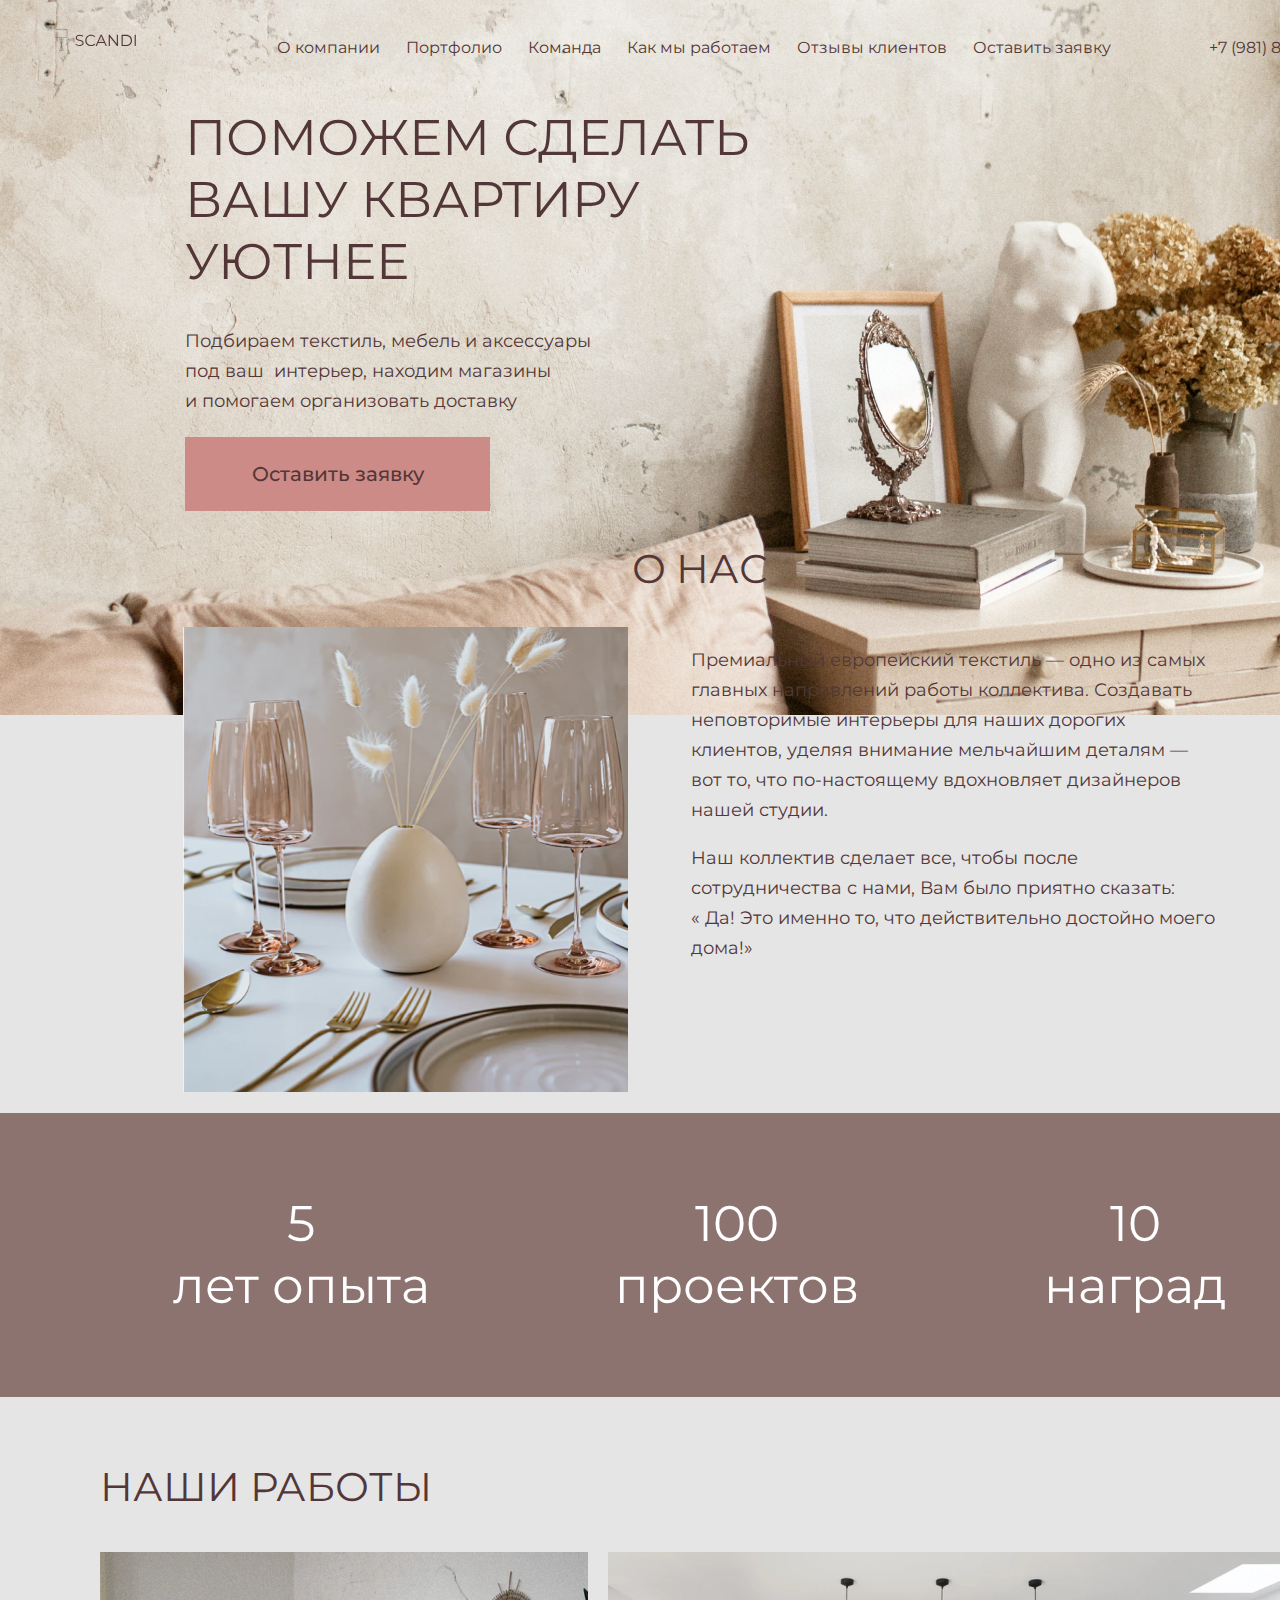
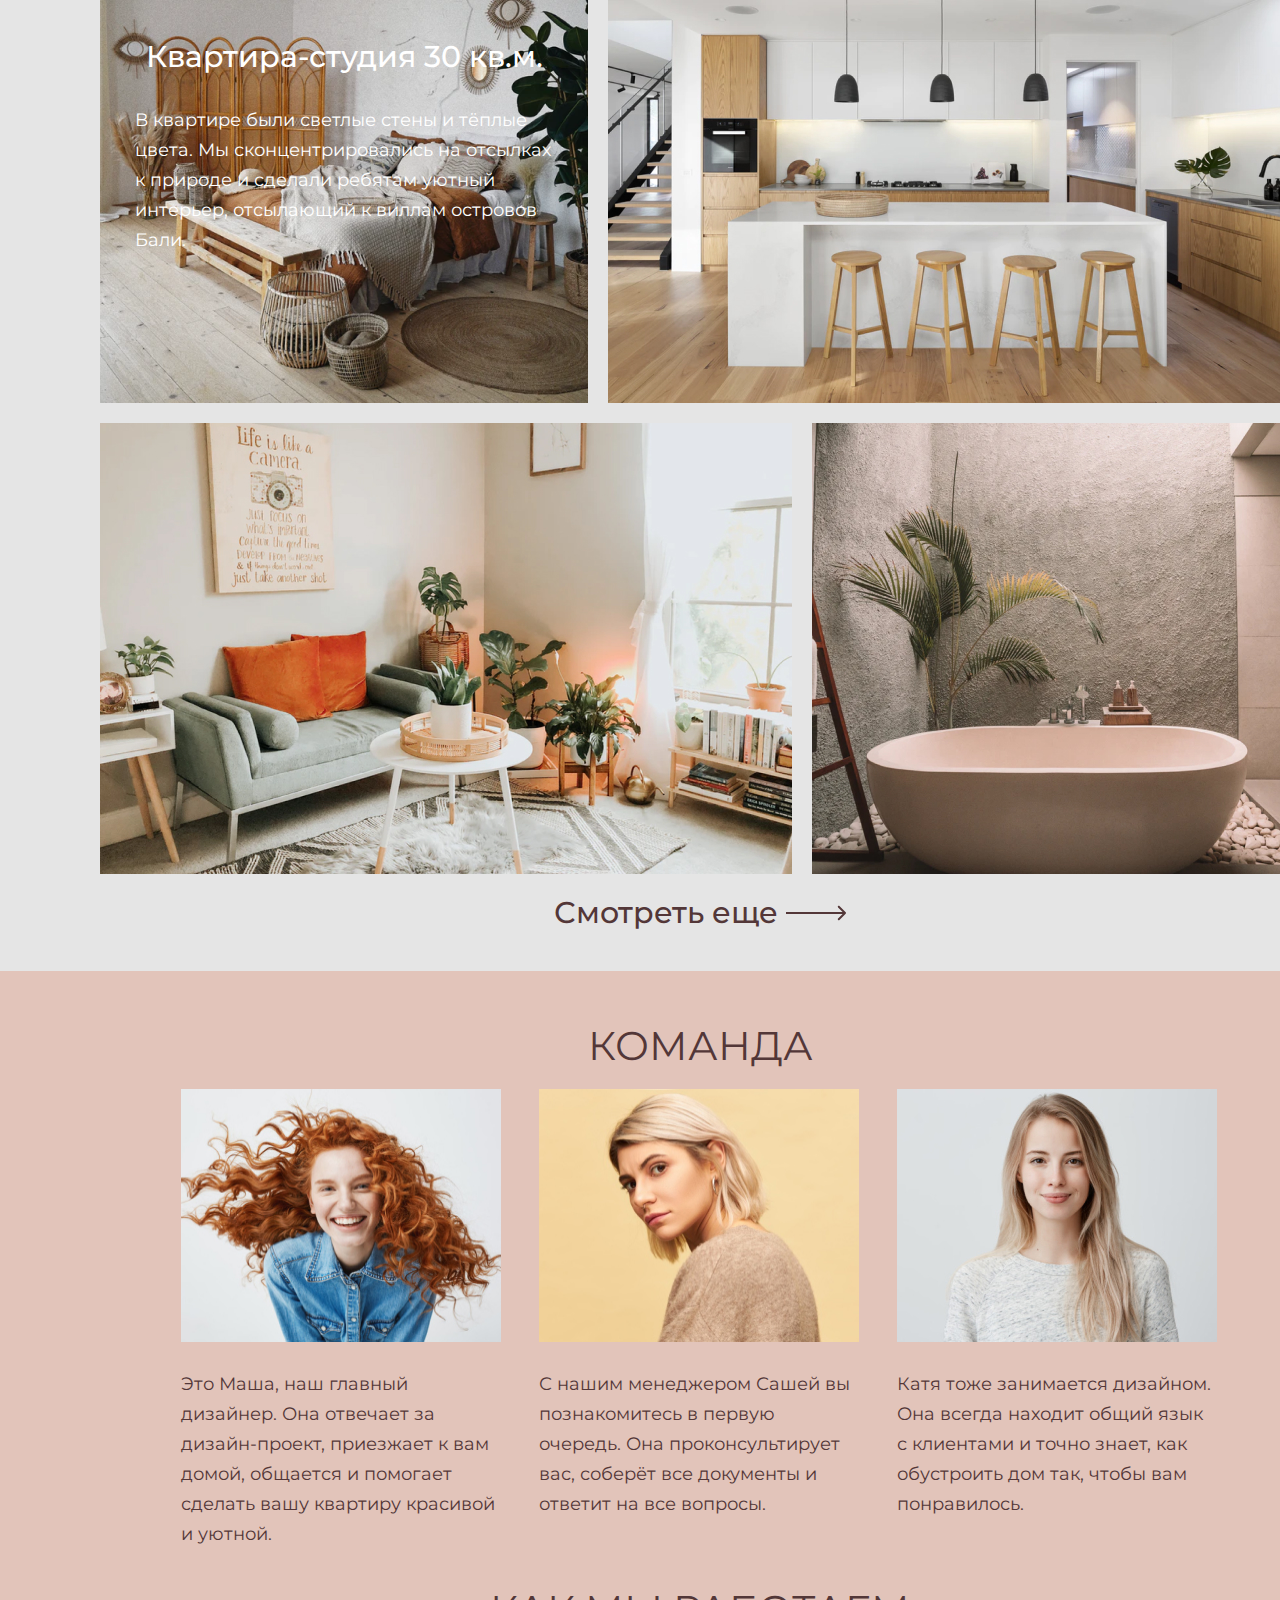
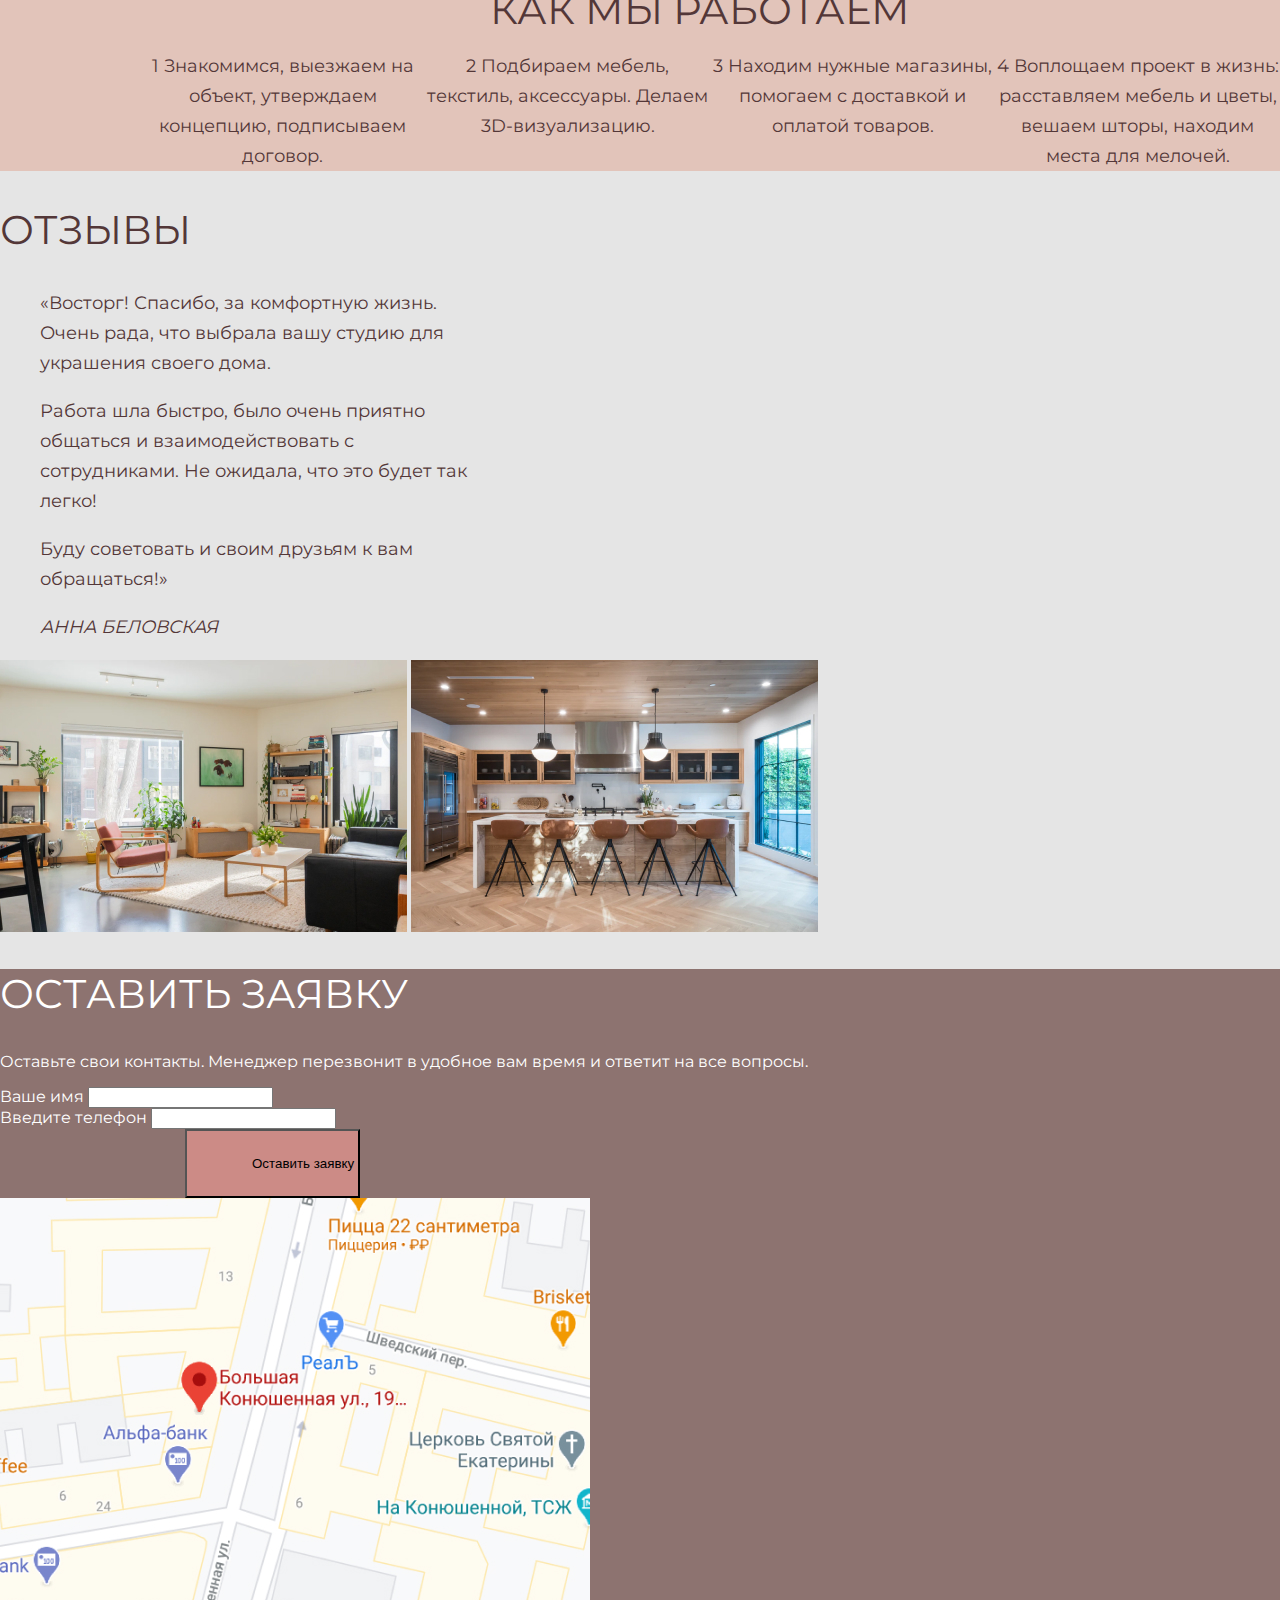
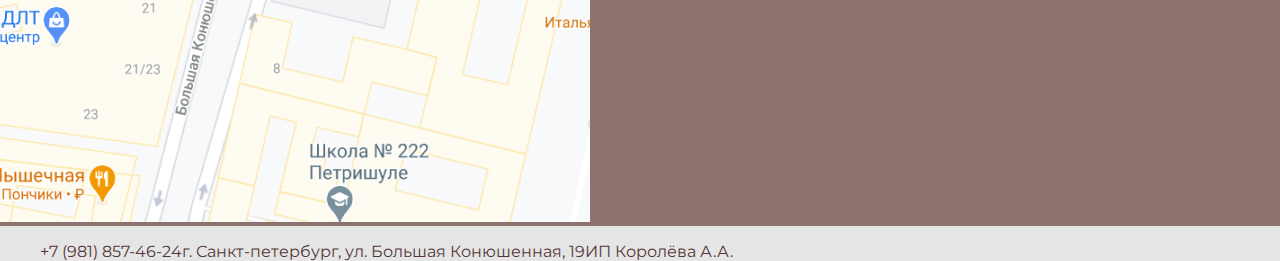
==== commit aa409622: "исправила html по валидатору" ====
--- a/index.html
+++ b/index.html
@@ -39,7 +39,6 @@
                 </div>
             </div>
         </section>
-    </div>
         <section class="about" id="about">
             <div class="container">
                 <h2 class="section-heading title-about">О нас</h2>
@@ -71,7 +70,7 @@
                 <img src="img/portfolio-2.jpg" alt="Интерьер кухни-гостиной, выполненный в светлых тонах с высокими барными стульями и островной кухонной зоной" width="692" height="451">
                 <img src="img/portfolio-3.jpg" alt="Интерьер гостиной с домашними растениями и акцентом на фурнитуру из натуральных материалов" width="692" height="451">
                 <img src="img/portfolio-4.jpg" alt="Ванная комната, выполненная из бетона и камня, с комнатным растением в углу помещения" width="488" height="451">
-                <a href="#">Смотреть еще<img src="img/arrow-right.svg" alt="стрелка вправо" width="60" height=""></a>
+                <a href="#">Смотреть еще <img src="img/arrow-right.svg" alt="стрелка вправо" width="60" height="20"></a>
             </div>
         </section>
         <section class="team" id="team">
@@ -82,6 +81,7 @@
                     <li class="team-member"><img src="img/team-2.jpg" alt="Серьезная, кареглазая блондинка в бежевом свитере" width="320" height="253"><p>С нашим менеджером Сашей вы познакомитесь в первую очередь. Она проконсультирует вас, соберёт все документы и ответит на все вопросы.</p></li>
                     <li class="team-member"><img src="img/team-3.jpg" alt="Русоволосая милая девушка" width="320" height="253"><p>Катя тоже занимается дизайном. Она всегда находит общий язык с клиентами и точно знает, как обустроить дом так, чтобы вам понравилось.</p></li>
                 </ul>
+            </div>
             <div class="container">
                 <h2 class="section-heading title-work-process">Как мы работаем</h2>
                 <ol class="work-process" id="process-list">
--- a/style/style.css
+++ b/style/style.css
@@ -146,10 +146,14 @@
 
 .example-text-wrap{
     background-image: url(../img/portfolio-1.jpg);
-    background-color:  rgba(100, 72, 69, 0.8);
+    background-color: rgba(100, 72, 69, 0.8);
     display: block;
     width: 488px;
     height: 451px;
+}
+
+.example-text-wrap:hover{
+    background-image: linear-gradient(rgba(100, 72, 69, 0.8)),rgba(100, 72, 69, 0.8), url(../img/portfolio-1.jpg);
 }
 
 .example{
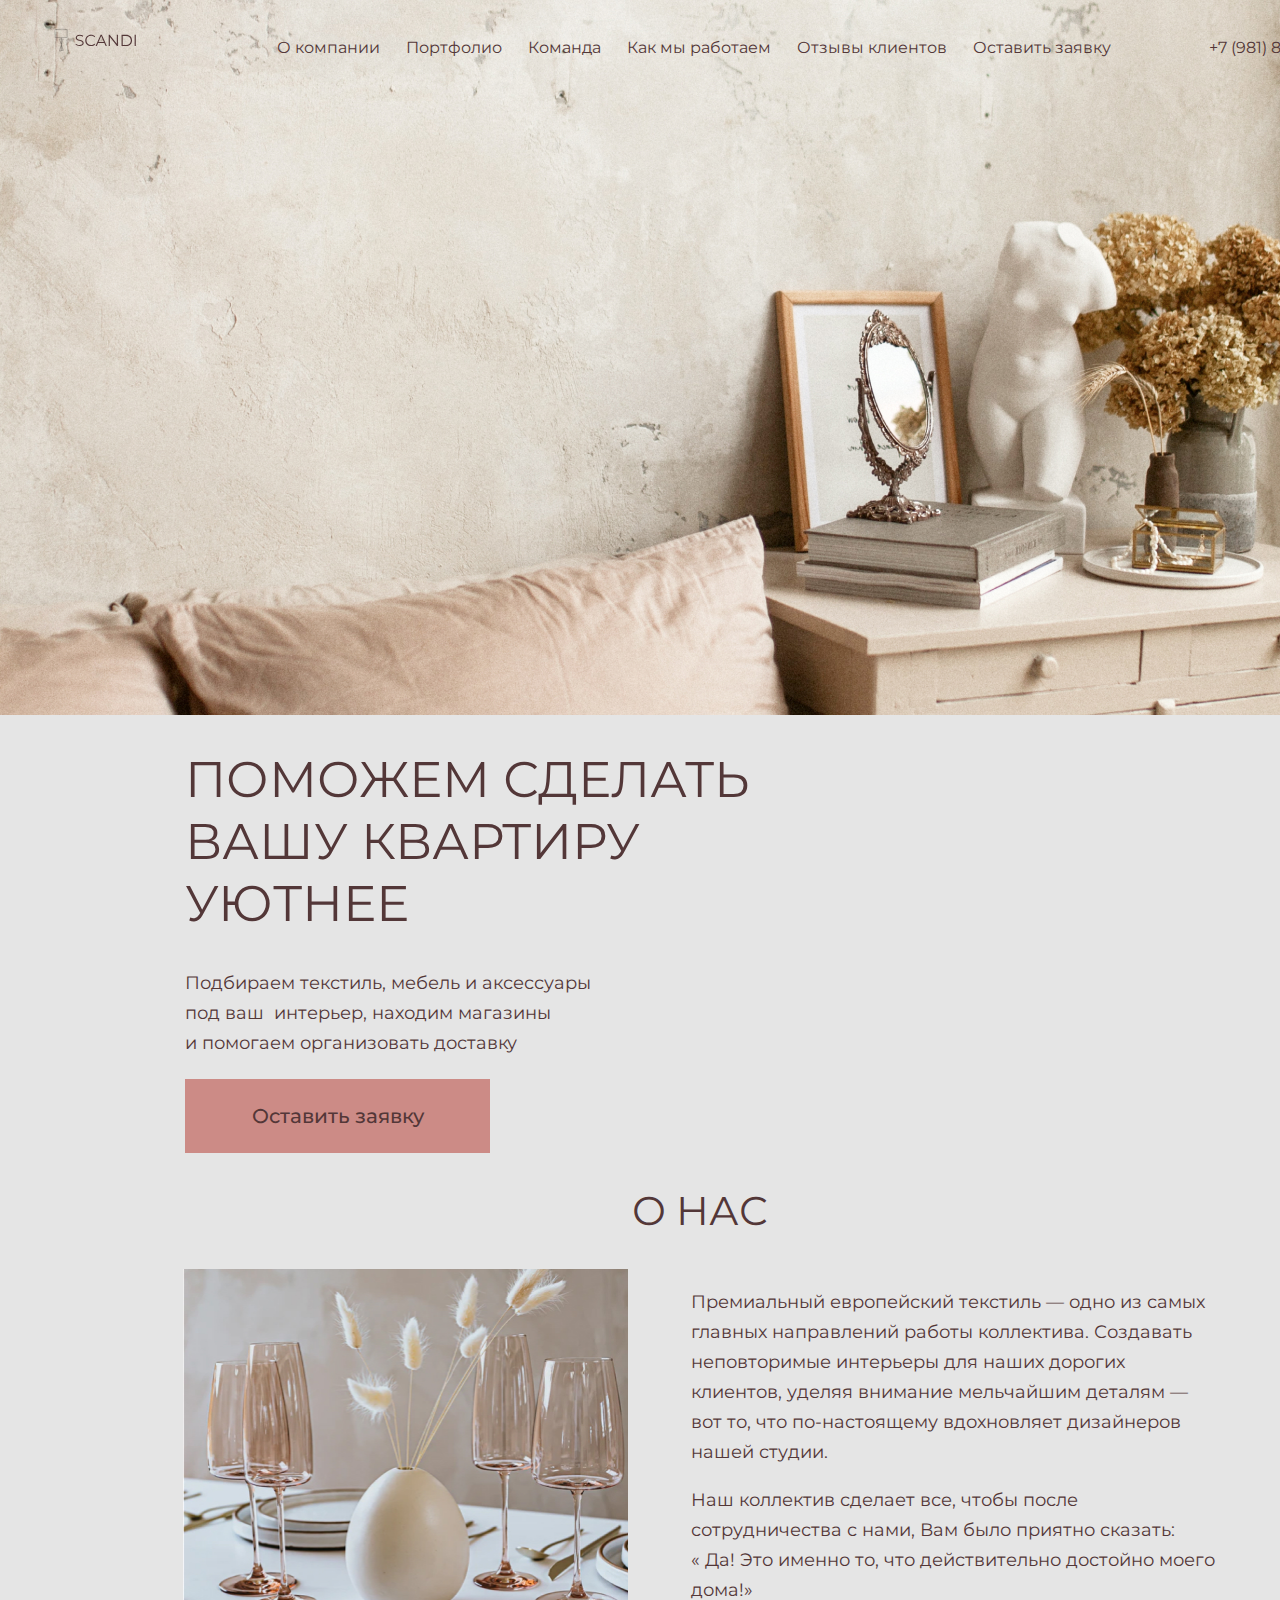
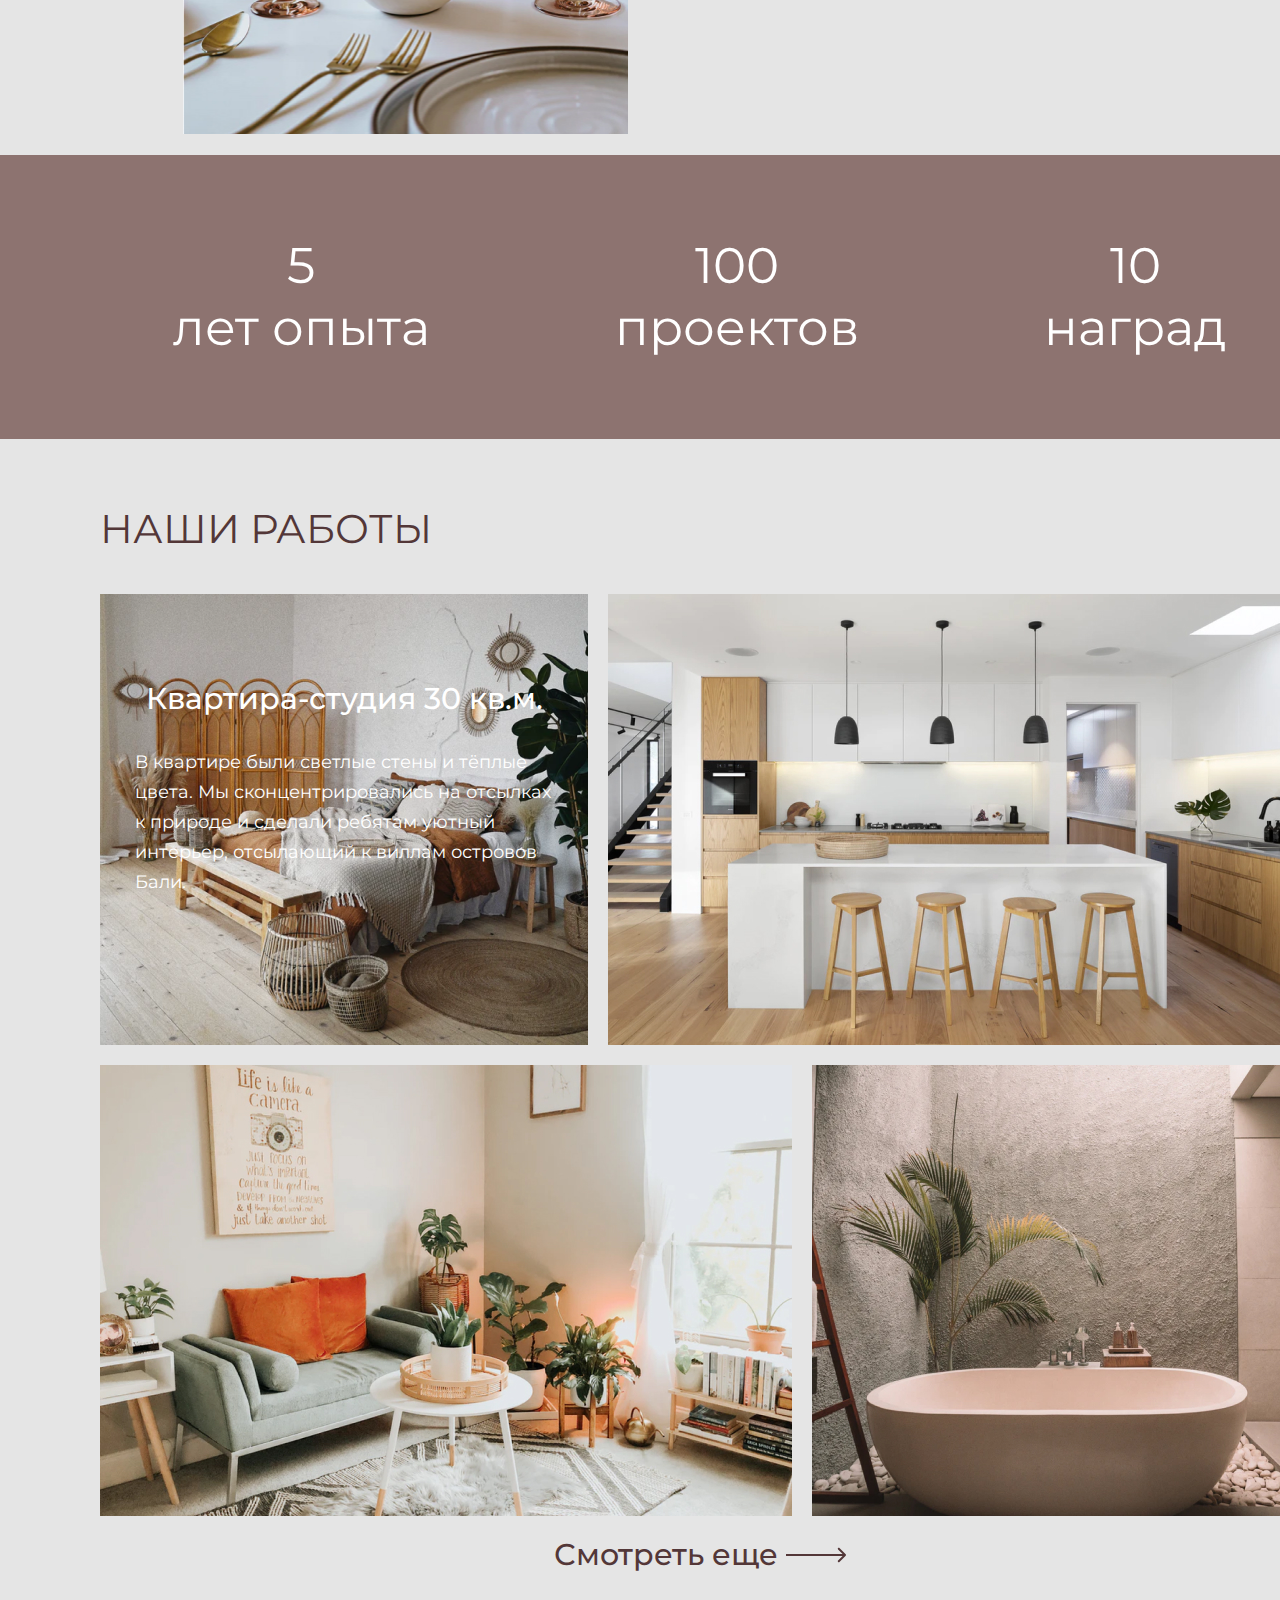
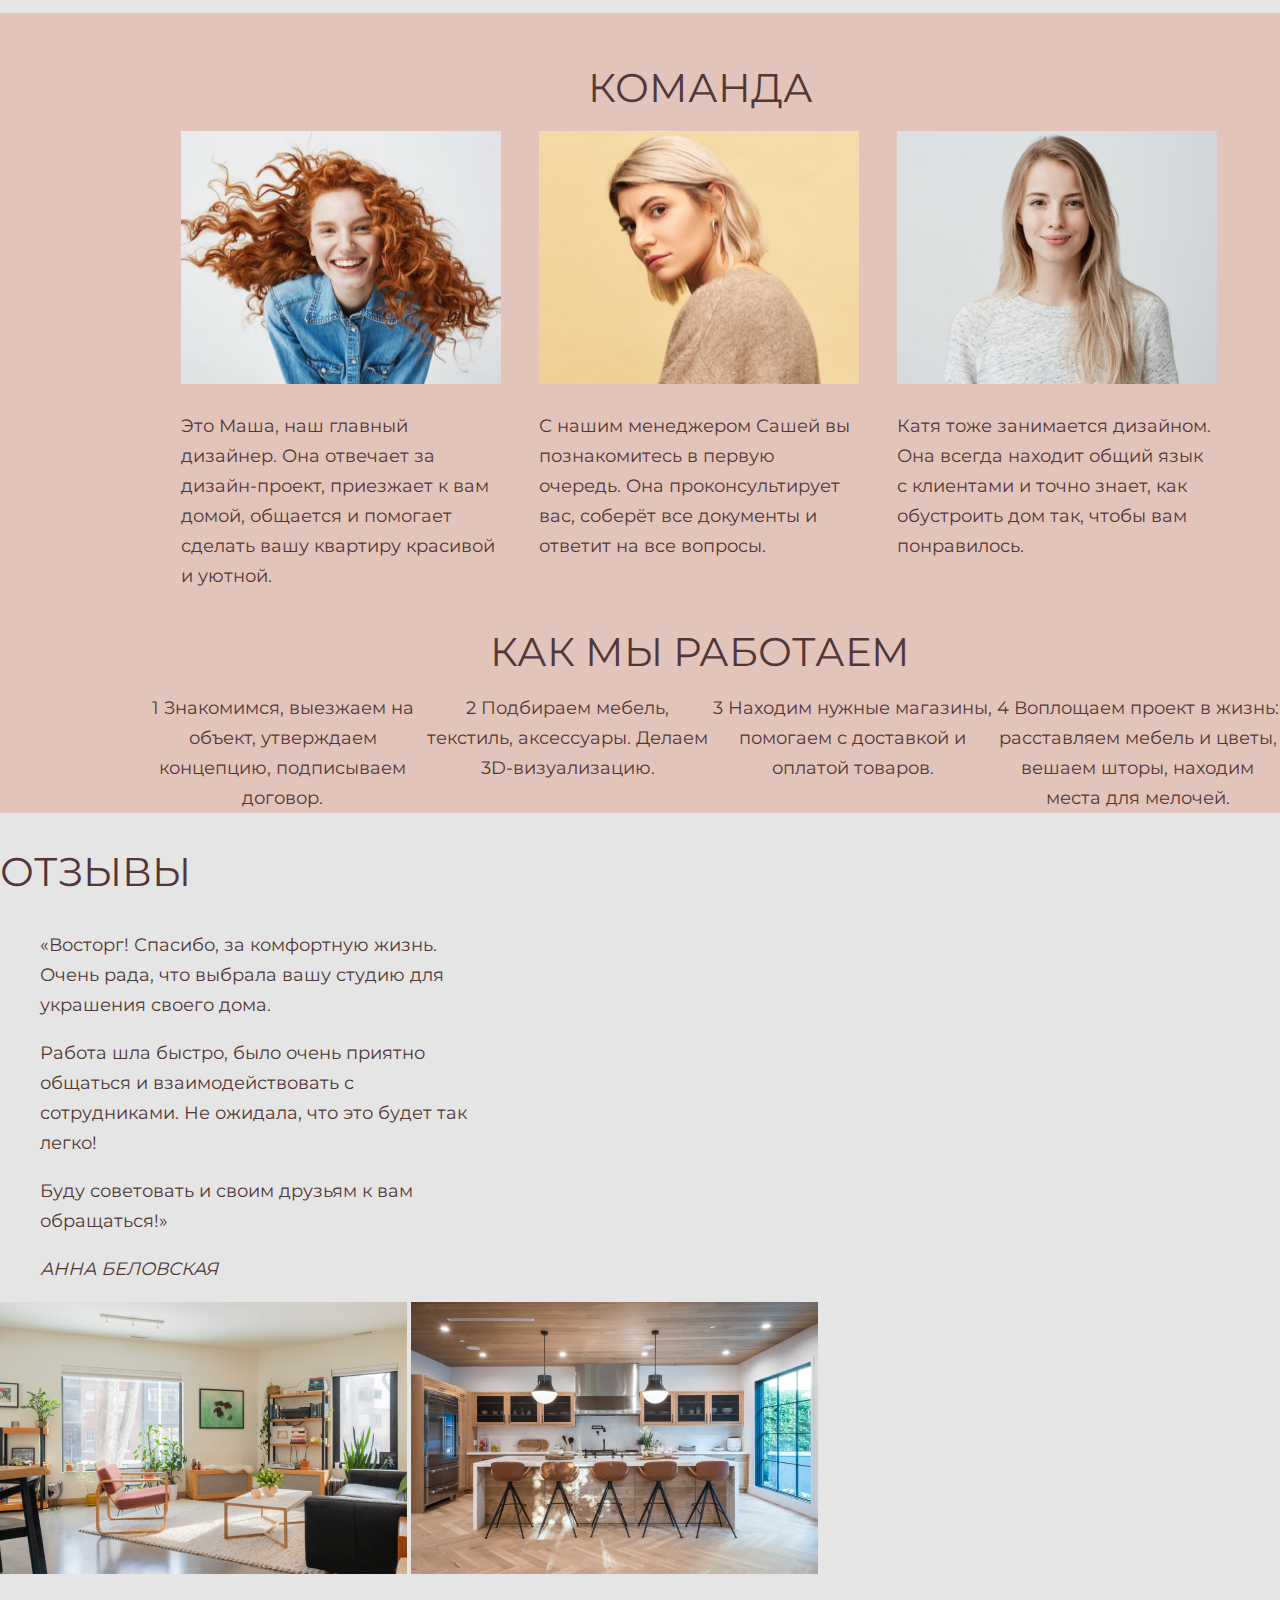
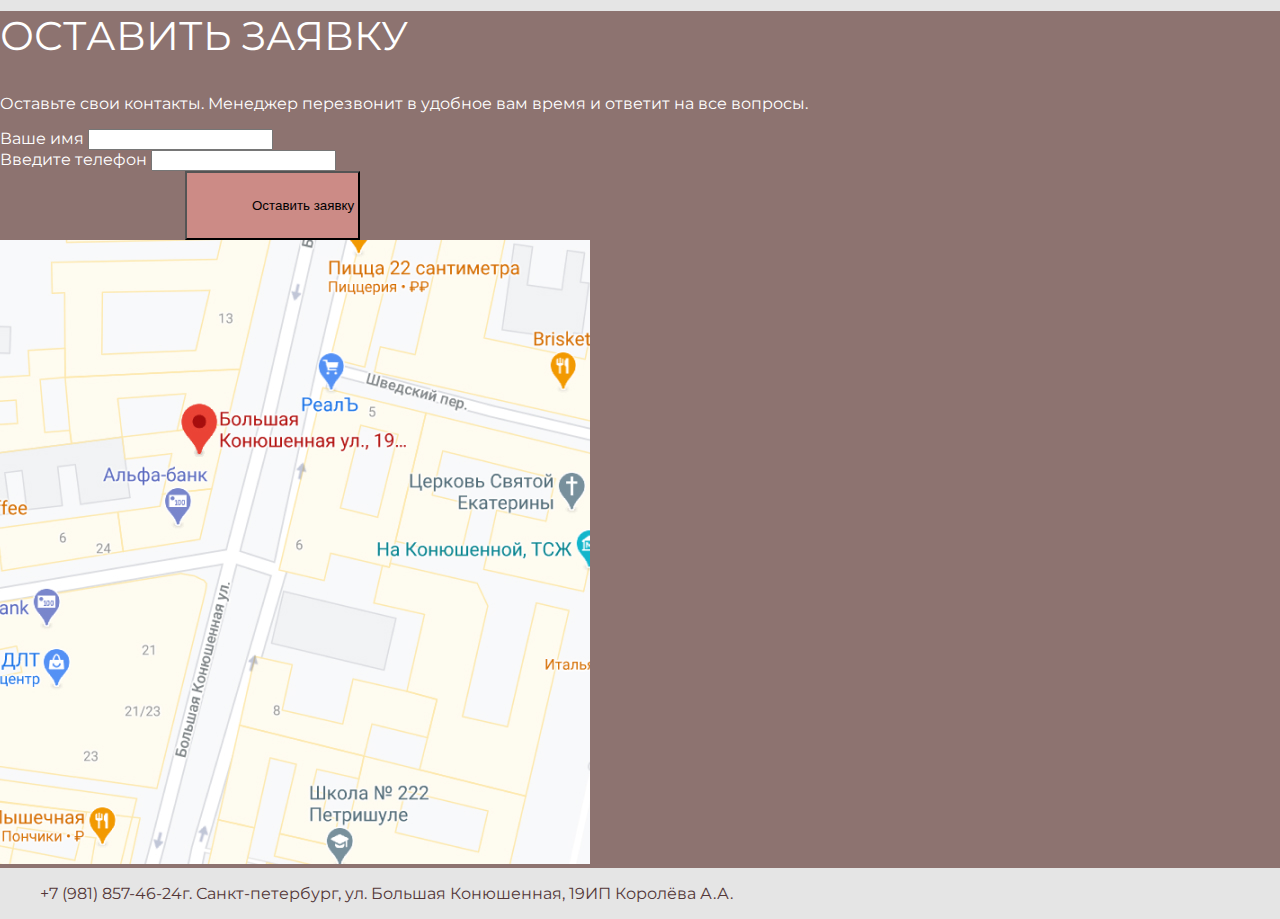
==== commit 1224b130: "подправила валидность" ====
--- a/index.html
+++ b/index.html
@@ -9,9 +9,9 @@
 </head>
 <body>
     <div class="high-container">
-    <header class="page-header">
-        <div class="wide-container">
-            <a href="#" class="logo">
+        <header class="page-header">
+            <div class="wide-container">
+                <a href="#" class="logo">
                 <img src="img/logo-scandi.svg" alt="Логотип компании SCANDI - графическое изображение торшера" width="90" height="25"></a>
             <nav>
                 <ul class="navigation-list">
@@ -24,9 +24,10 @@
                     
                 </ul>
             </nav>
-            <a href="tel:+79818574624" class="phone">+7 (981) 857-46-24</a>
-        </div>
-    </header>
+                <a href="tel:+79818574624" class="phone">+7 (981) 857-46-24</a>
+            </div>
+        </header>
+    </div>
 
     <main>
         <section class="promo">
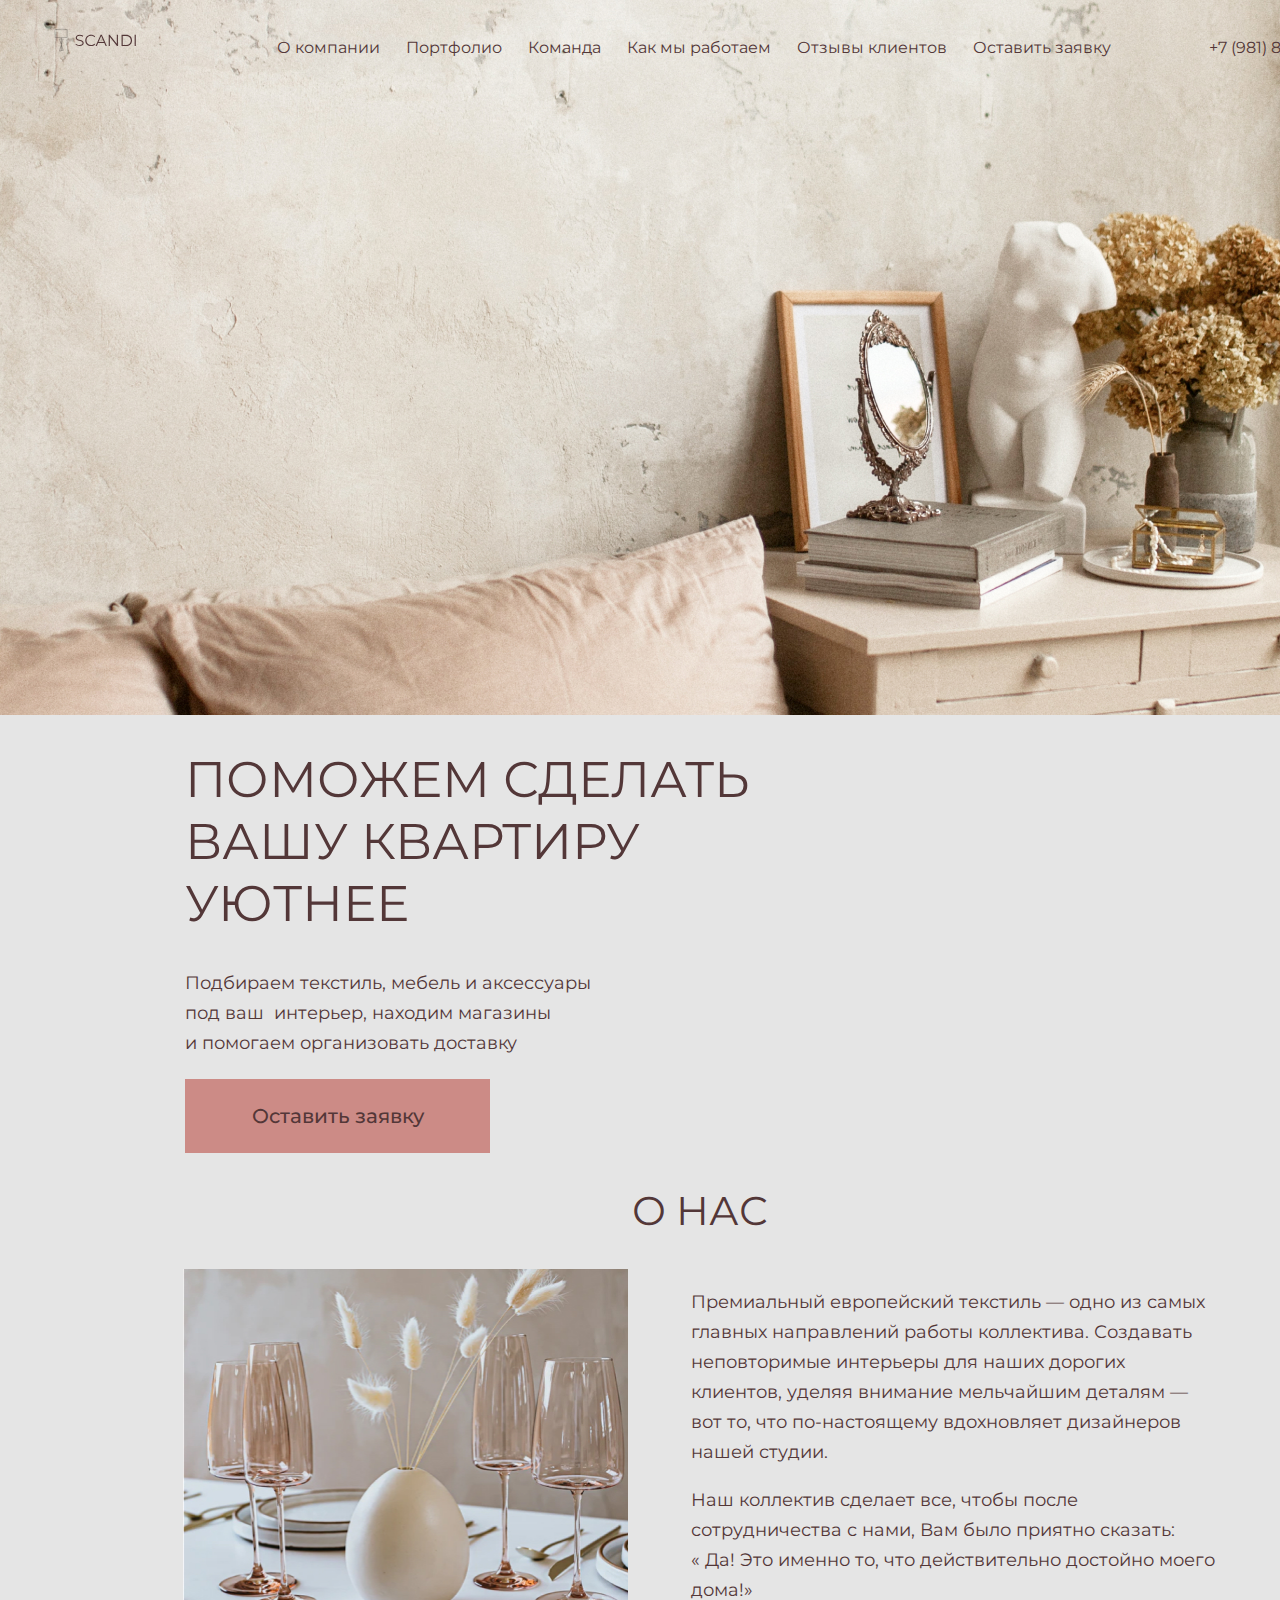
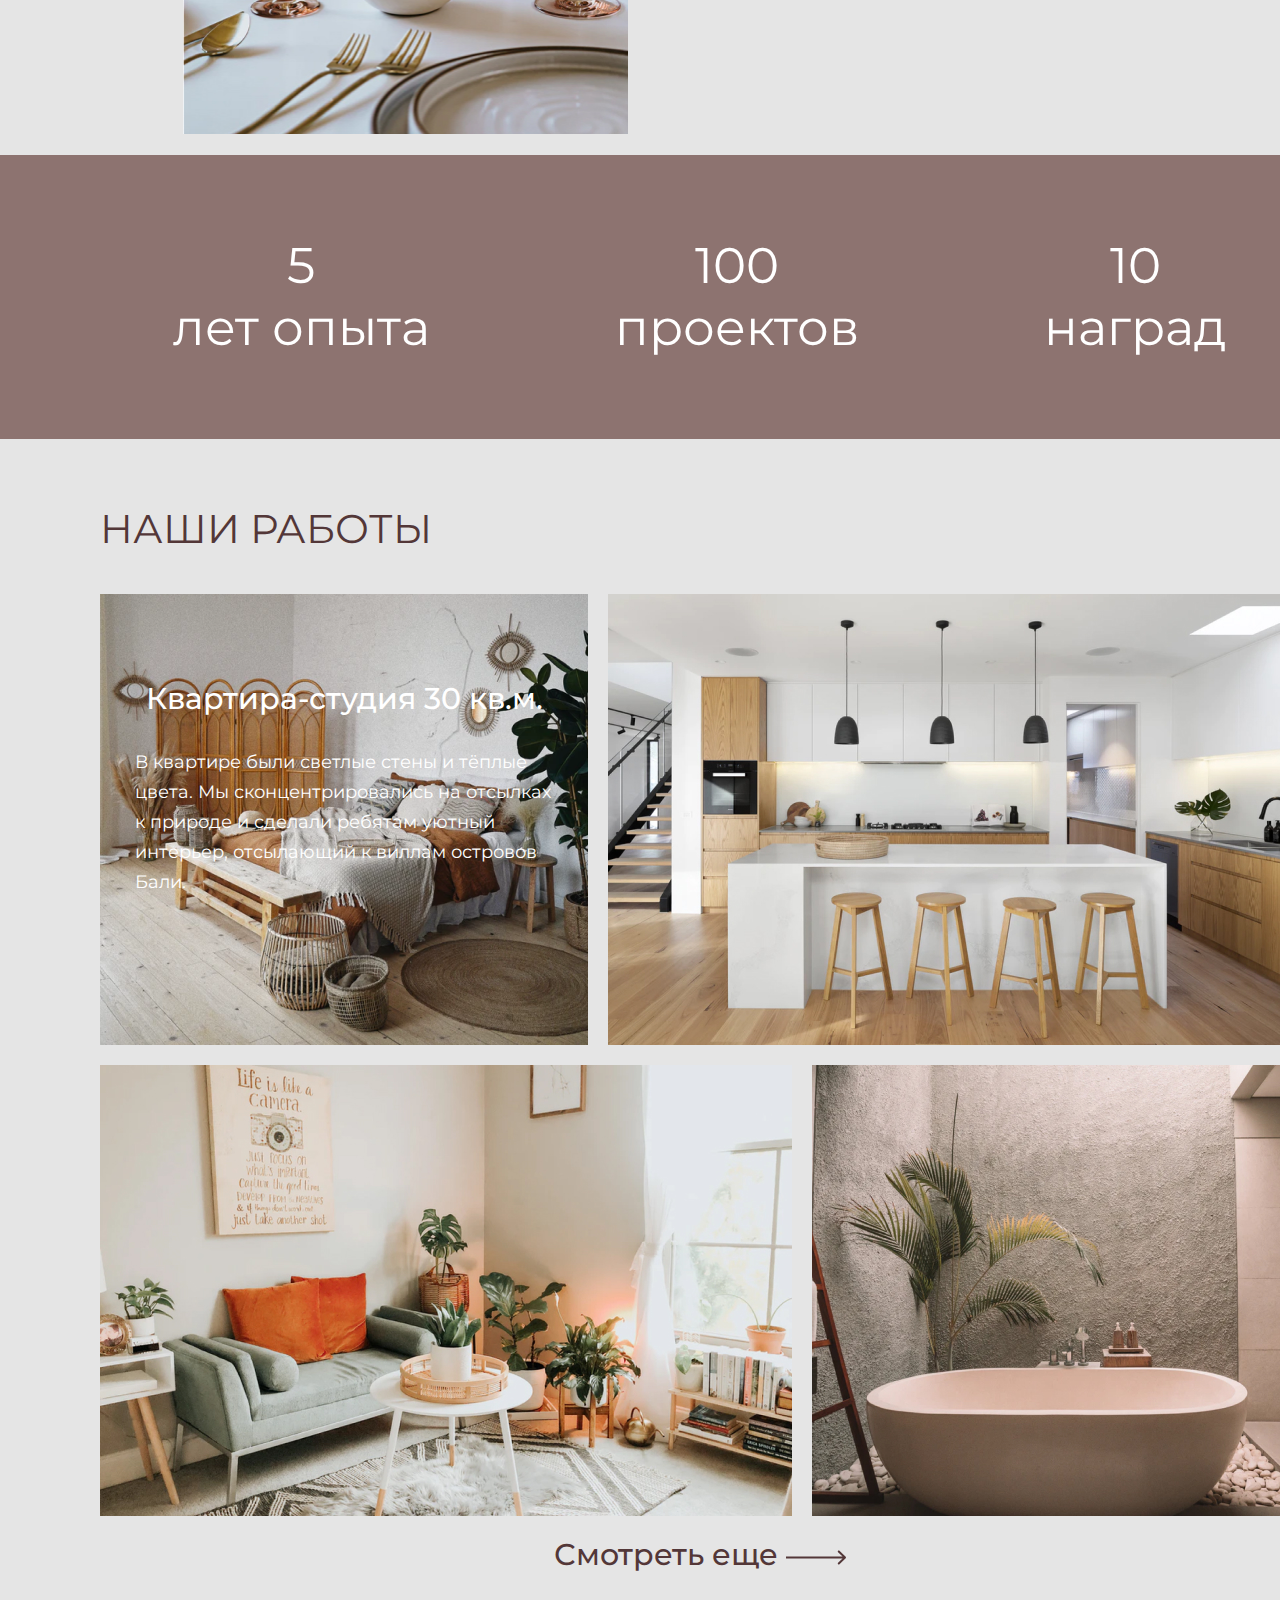
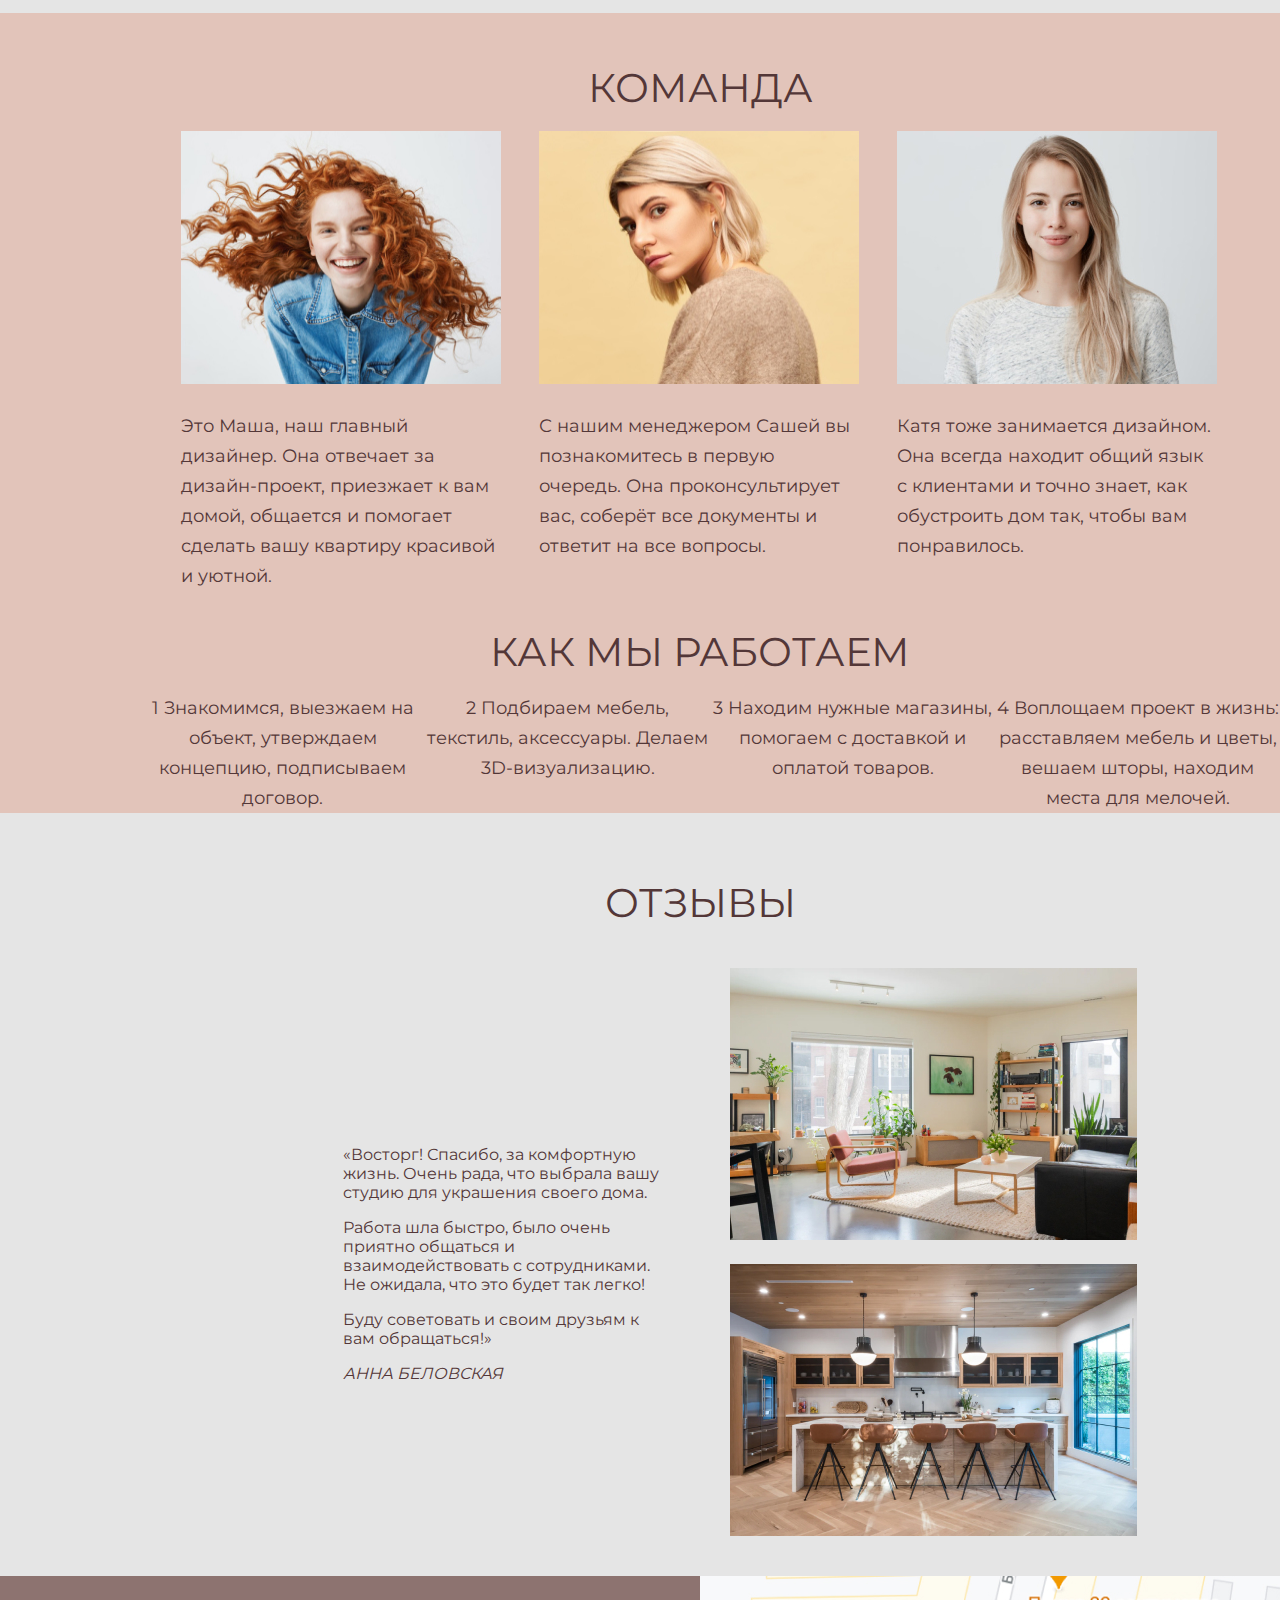
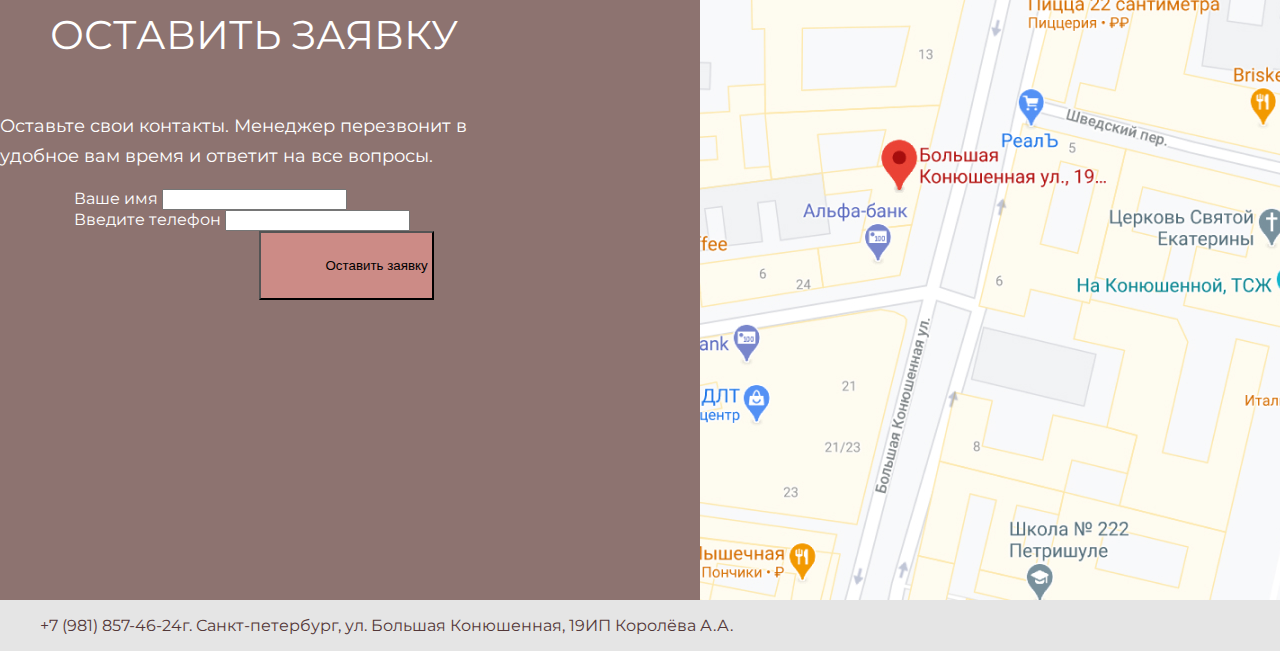
==== commit 705c3ddb: "отвалилась главная, оформила отзывы" ====
--- a/index.html
+++ b/index.html
@@ -71,7 +71,7 @@
                 <img src="img/portfolio-2.jpg" alt="Интерьер кухни-гостиной, выполненный в светлых тонах с высокими барными стульями и островной кухонной зоной" width="692" height="451">
                 <img src="img/portfolio-3.jpg" alt="Интерьер гостиной с домашними растениями и акцентом на фурнитуру из натуральных материалов" width="692" height="451">
                 <img src="img/portfolio-4.jpg" alt="Ванная комната, выполненная из бетона и камня, с комнатным растением в углу помещения" width="488" height="451">
-                <a href="#">Смотреть еще <img src="img/arrow-right.svg" alt="стрелка вправо" width="60" height="20"></a>
+                <a href="#">Смотреть еще <img src="img/arrow-right.svg" alt="стрелка вправо" width="60"></a>
             </div>
         </section>
         <section class="team" id="team">
@@ -95,23 +95,27 @@
         </section>
         <section class="reviews" id="reviews">
             <div class="container">
-                <h2 class="section-heading">Отзывы</h2>
-                <div class="text-wrap">
-                    <blockquote>
-                        <p>«Восторг! Спасибо, за комфортную жизнь. Очень рада, что выбрала вашу студию для украшения своего дома.</p>
-                        <p>Работа шла быстро, было очень приятно общаться и взаимодействовать с сотрудниками. Не ожидала, что это будет так легко!</p>
-                        <p>Буду советовать и своим друзьям к вам обращаться!»</p>
-                        <cite>АННА БЕЛОВСКАЯ</cite>
-                    </blockquote>
-                </div>
-                <div class="img-wrap">
-                    <img src="img/feedback-1.jpg" alt="Просторная светлая гостиная с большими окнами" width="407" height="272">
-                    <img src="img/feedback-2.jpg" alt="Кухня с деревянными фасадами с островной частью и барными стульями" width="407" height="272">
-                </div>
+                <h2 class="section-heading title-reviews">Отзывы</h2>
+                <ul class="review-list">
+                    <li class="review-item">
+                        <div class="text-review">
+                            <blockquote>
+                                <p>«Восторг! Спасибо, за комфортную жизнь. Очень рада, что выбрала вашу студию для украшения своего дома.</p>
+                                <p>Работа шла быстро, было очень приятно общаться и взаимодействовать с сотрудниками. Не ожидала, что это будет так легко!</p>
+                                <p>Буду советовать и своим друзьям к вам обращаться!»</p>
+                                <cite>АННА БЕЛОВСКАЯ</cite>
+                            </blockquote>
+                        </div>
+                        <div class="img-review">
+                            <img src="img/feedback-1.jpg" alt="Просторная светлая гостиная с большими окнами" width="407" height="272">
+                            <img src="img/feedback-2.jpg" alt="Кухня с деревянными фасадами с островной частью и барными стульями" width="407" height="272">
+                        </div>
+                    </li>
+                </ul>
             </div>
         </section>
         <section class="form" id="form">
-            <div class="container">
+            <div class="container-form">
                 <div class="form-wrap">
                 <h2 class="section-heading">Оставить заявку</h2>
                 <p>Оставьте свои контакты. Менеджер перезвонит в удобное вам время и ответит на все вопросы.</p>
--- a/style/style.css
+++ b/style/style.css
@@ -28,8 +28,11 @@
     color: #533738;
 }
 
+li{
+    list-style: none;
+}
+
 .navigation-list{
-    list-style: none;
     display: flex;
     flex-wrap: wrap;
     justify-content: space-around;
@@ -231,6 +234,43 @@
     text-align: center;
 }
 
+.review-item{
+    display: grid;
+    grid-template-columns: 407px 407px;
+    justify-content: center;
+    align-items: center;
+    gap:20px;
+}
+
+.title-reviews{
+    margin: 0;
+    text-align: center;
+    margin-top: 65px;
+    margin-bottom: 40px;
+}
+
+.img-review img{
+    margin-bottom: 20px;;
+}
+
+.container-form{
+    display: grid;
+    grid-template-columns: 1fr 1fr;
+}
+.form-wrap{
+    display: flex;
+    flex-direction: column;
+    width: 507px;
+    justify-content: flex-start;
+    align-items: center;
+    
+}
+
+.form-wrap p{
+    font-weight: 400;
+    font-size: 18px;
+    line-height: 30px;
+}
 .form{
     background-color: #8D7370;
     color: #FFFFFF;
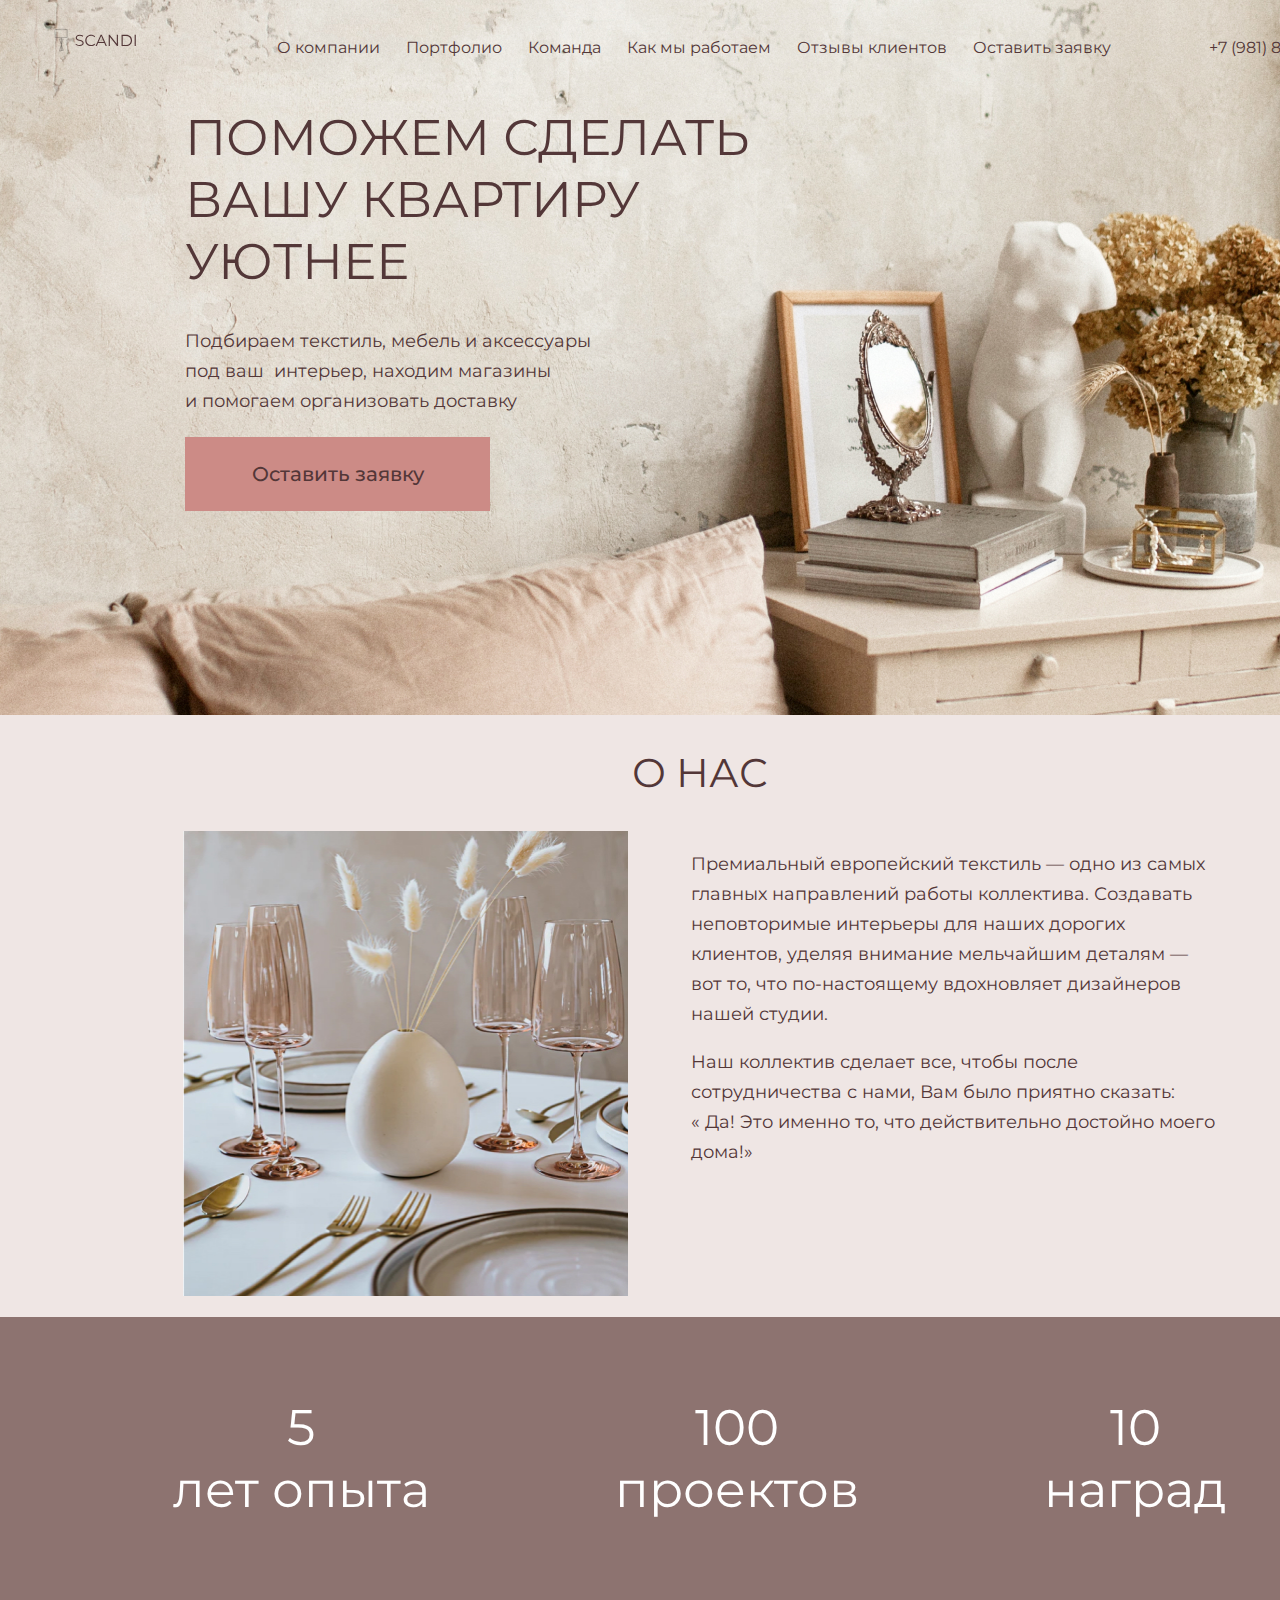
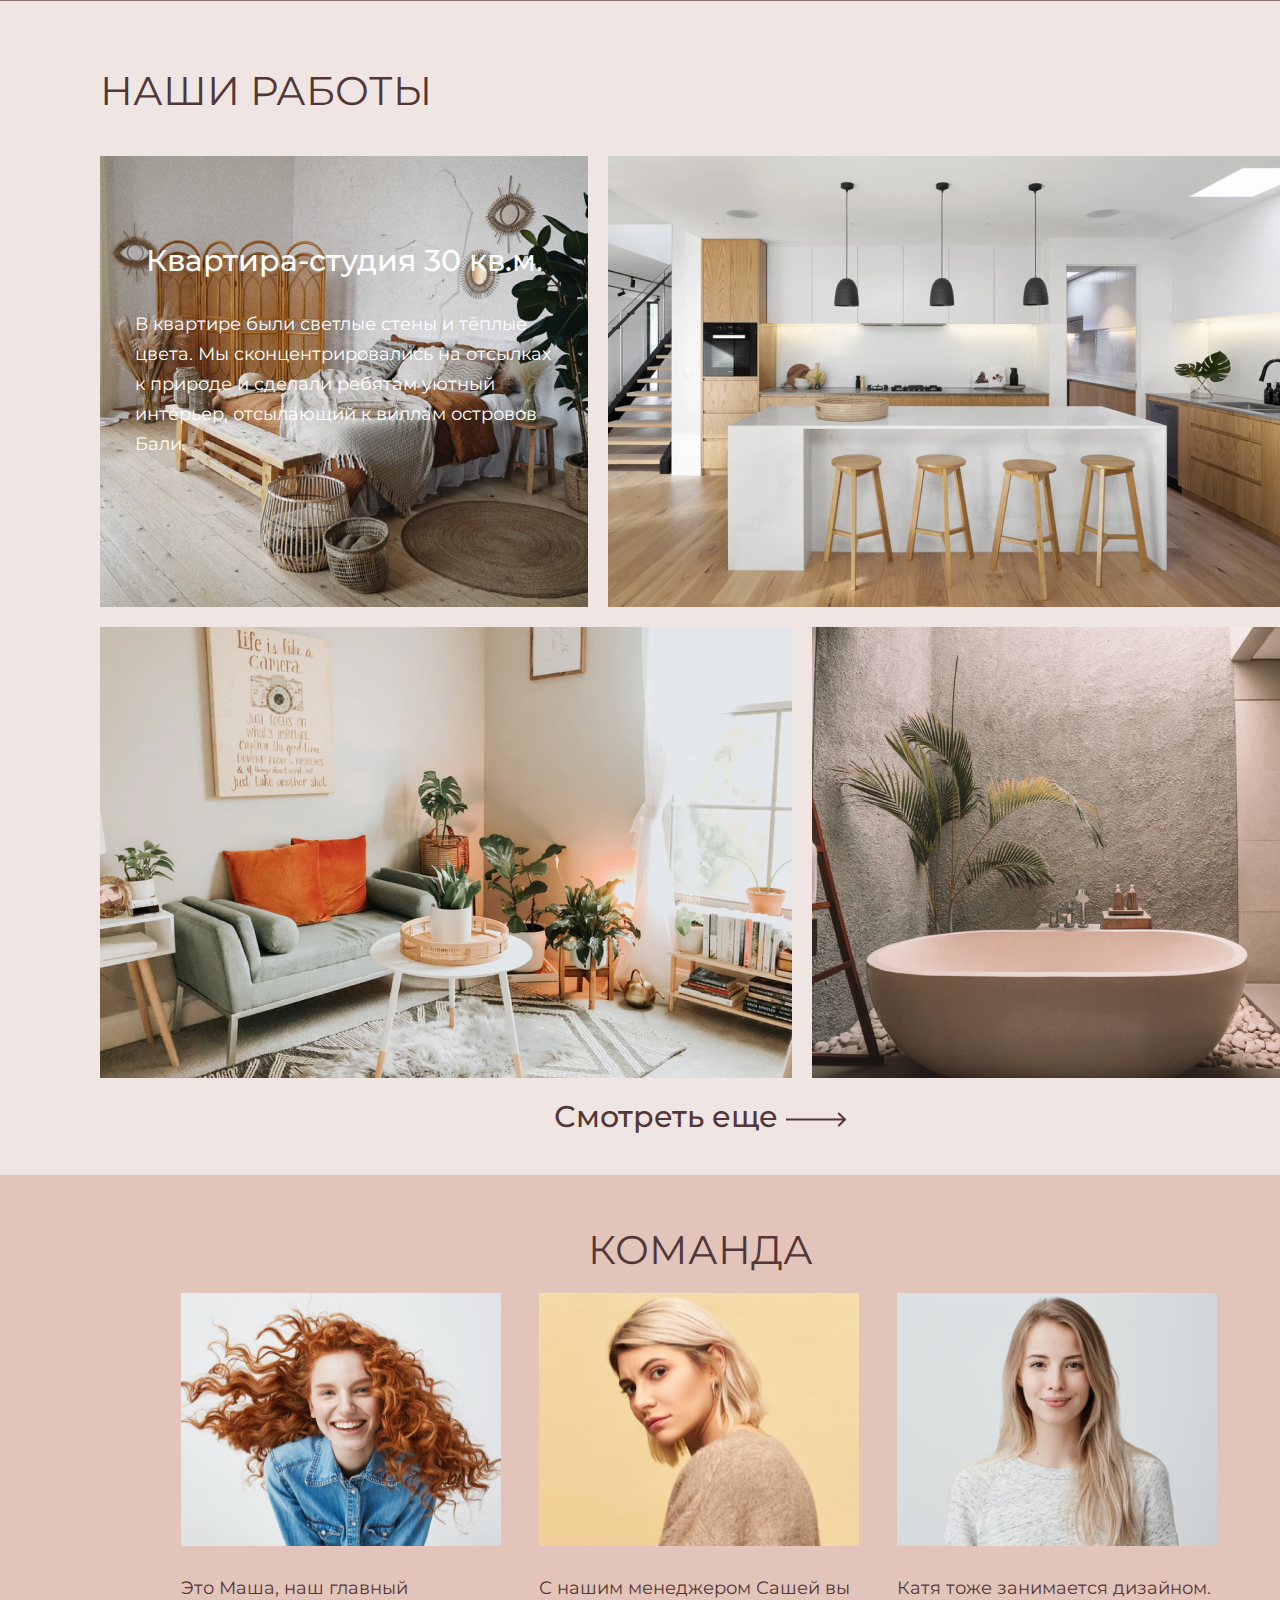
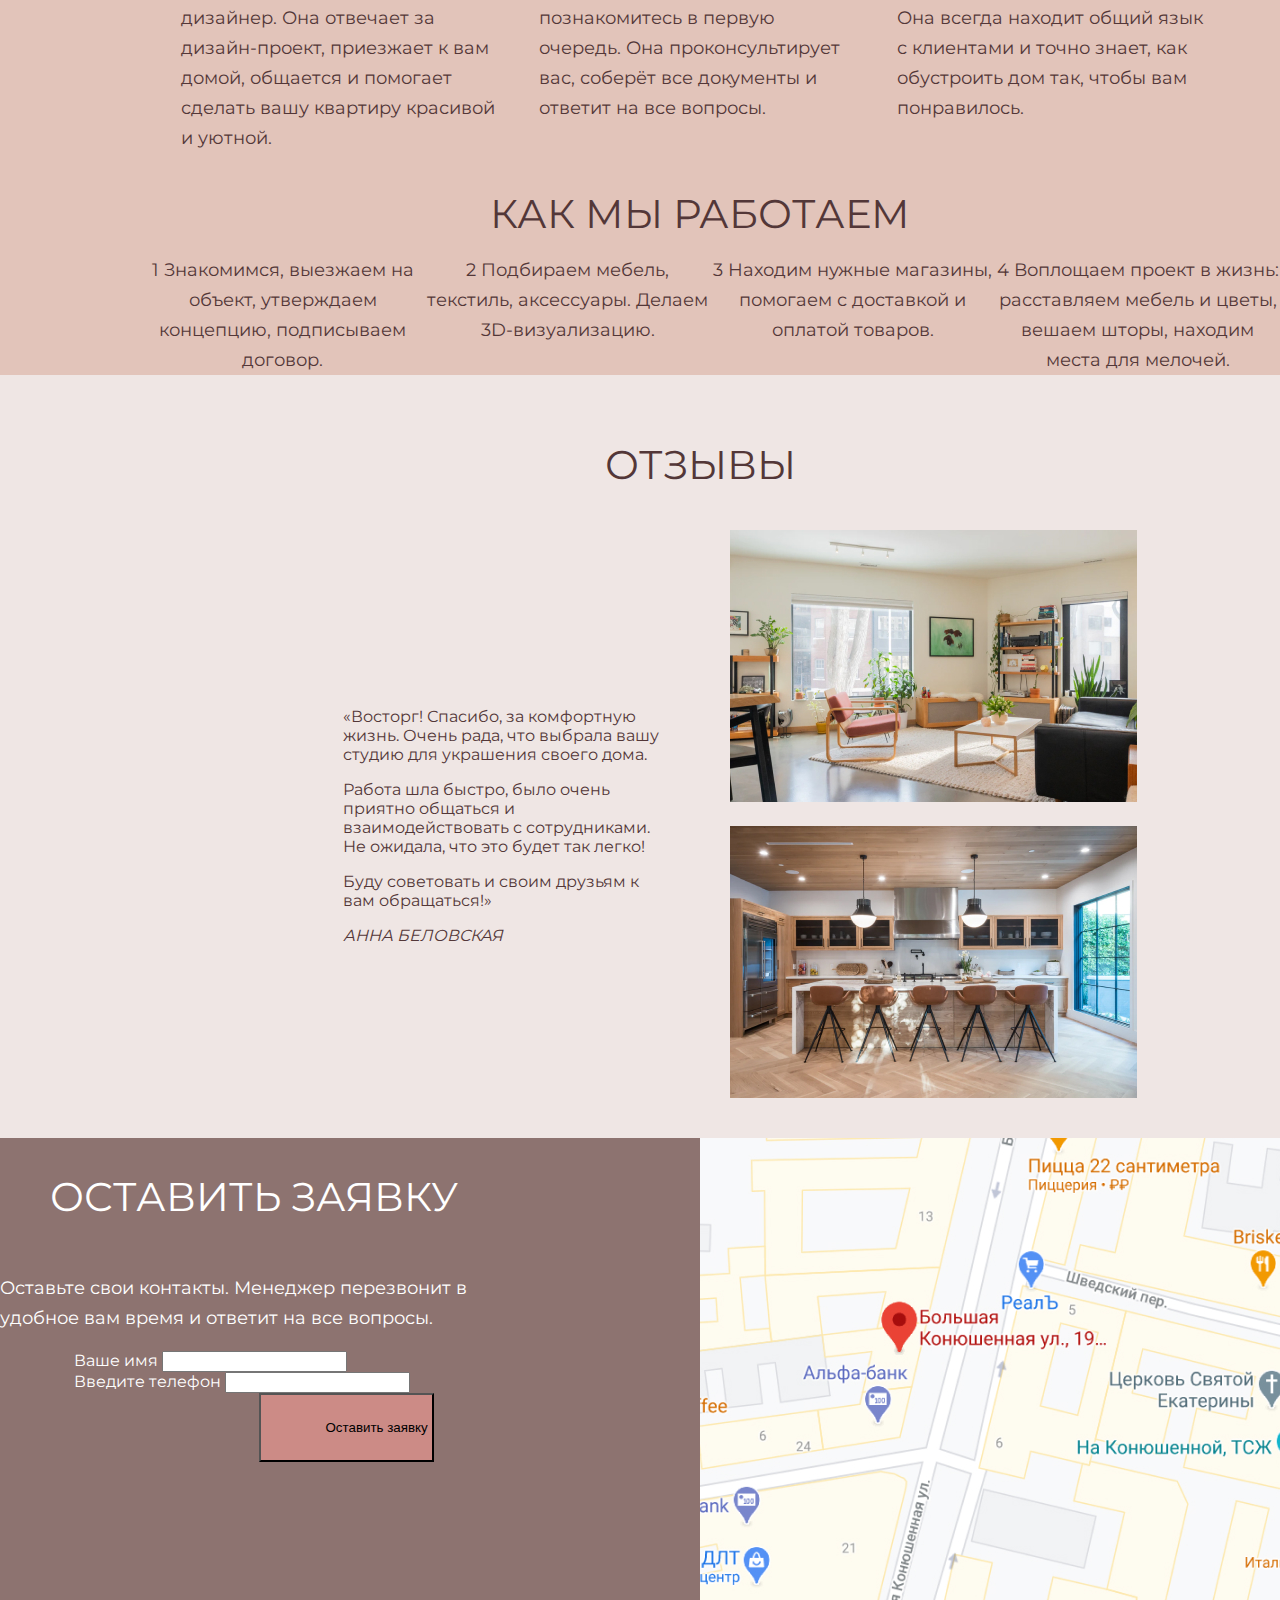
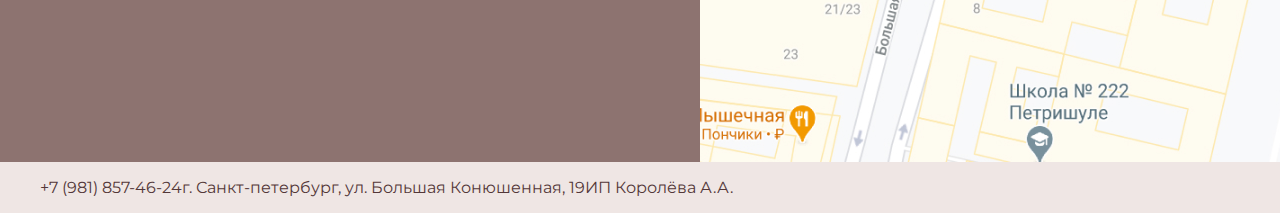
==== commit e01a30aa: "починила главную" ====
--- a/index.html
+++ b/index.html
@@ -27,9 +27,6 @@
                 <a href="tel:+79818574624" class="phone">+7 (981) 857-46-24</a>
             </div>
         </header>
-    </div>
-
-    <main>
         <section class="promo">
             <div class="container">
                 <div class="promo-text">
@@ -40,6 +37,10 @@
                 </div>
             </div>
         </section>
+    </div>
+
+    <main>
+        
         <section class="about" id="about">
             <div class="container">
                 <h2 class="section-heading title-about">О нас</h2>
--- a/style/style.css
+++ b/style/style.css
@@ -16,7 +16,7 @@
 
 
 body{
-    background-color: #e5e5e5;
+    background-color: #EFE6E4;;
     color: #533738;
     font-family: 'Montserrat', sans-serif;
     width: 1400px;
@@ -49,8 +49,7 @@
 
 .high-container{
     height: 715px;
-    background-image: url(../img/background.jpg);
-    
+    background-image: url(../img/background.jpg);    
     background-color: #F9EAE1;
 }
 .main-heading{
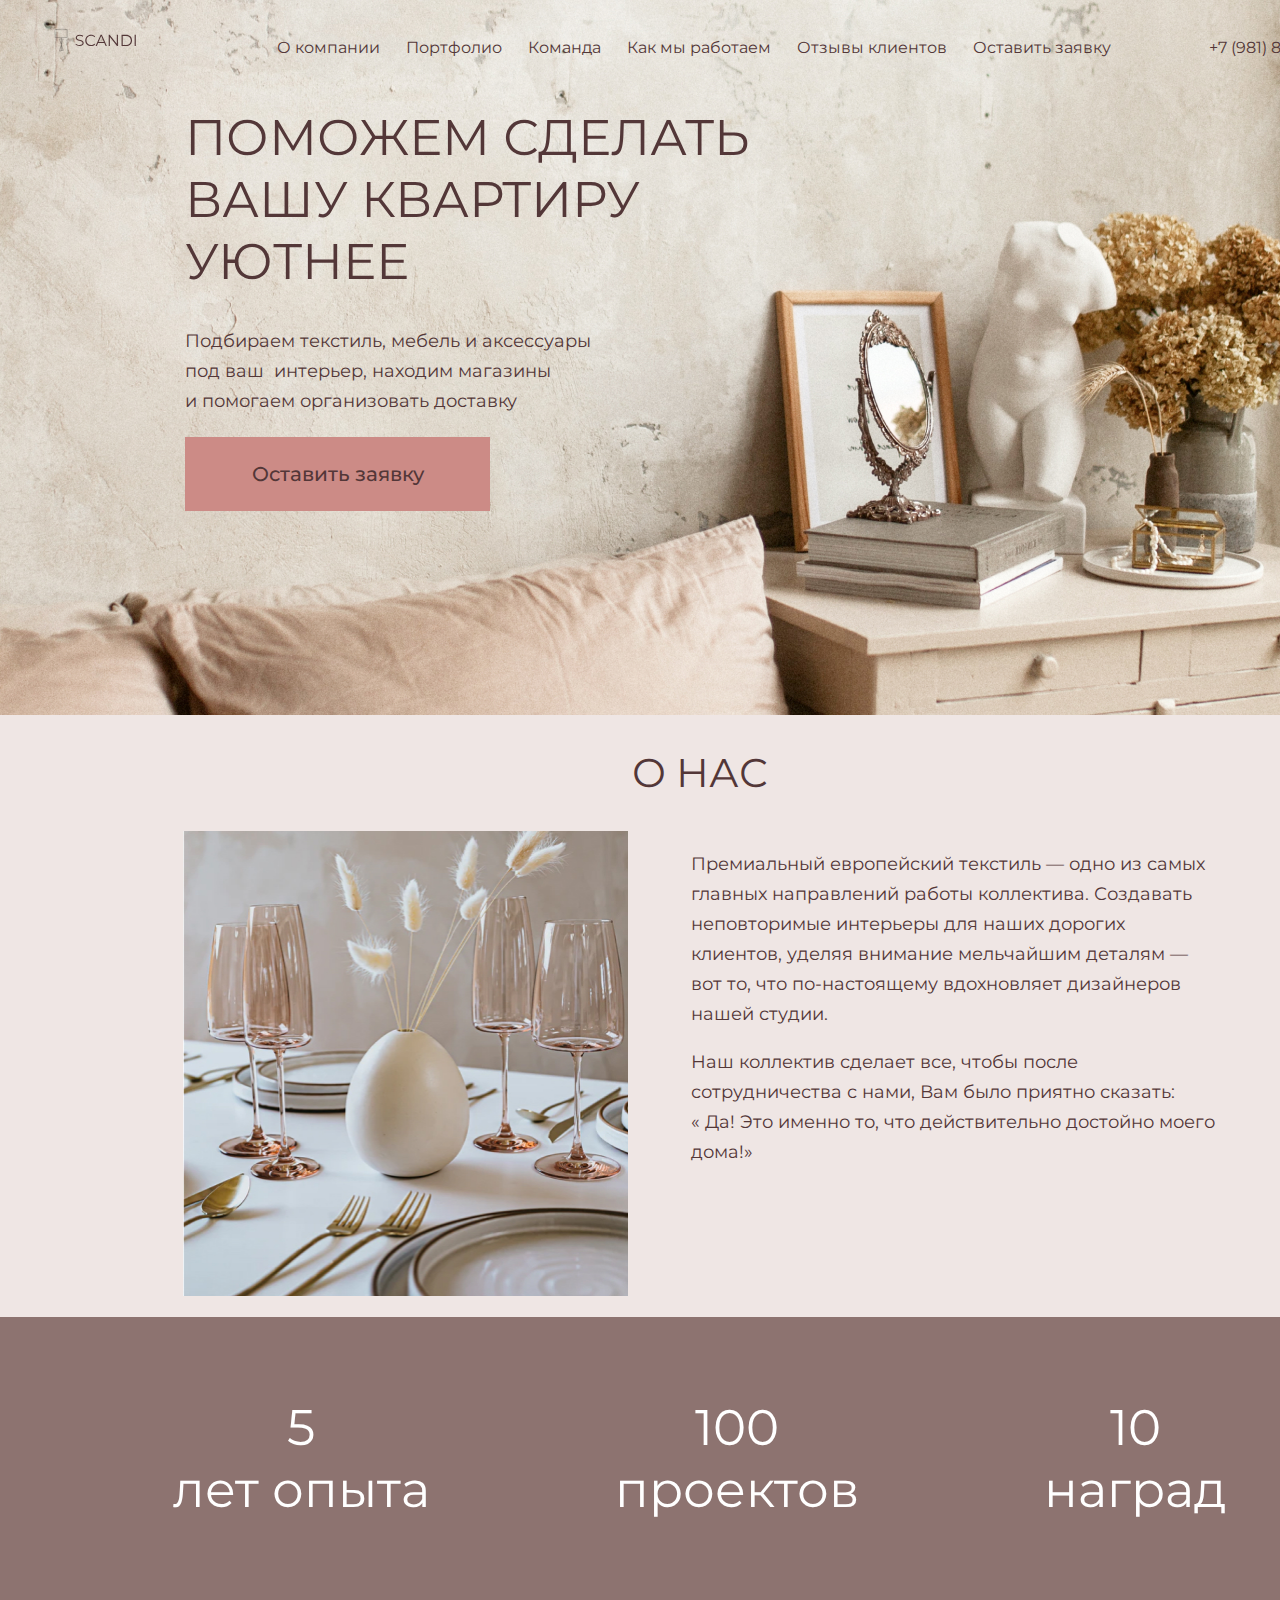
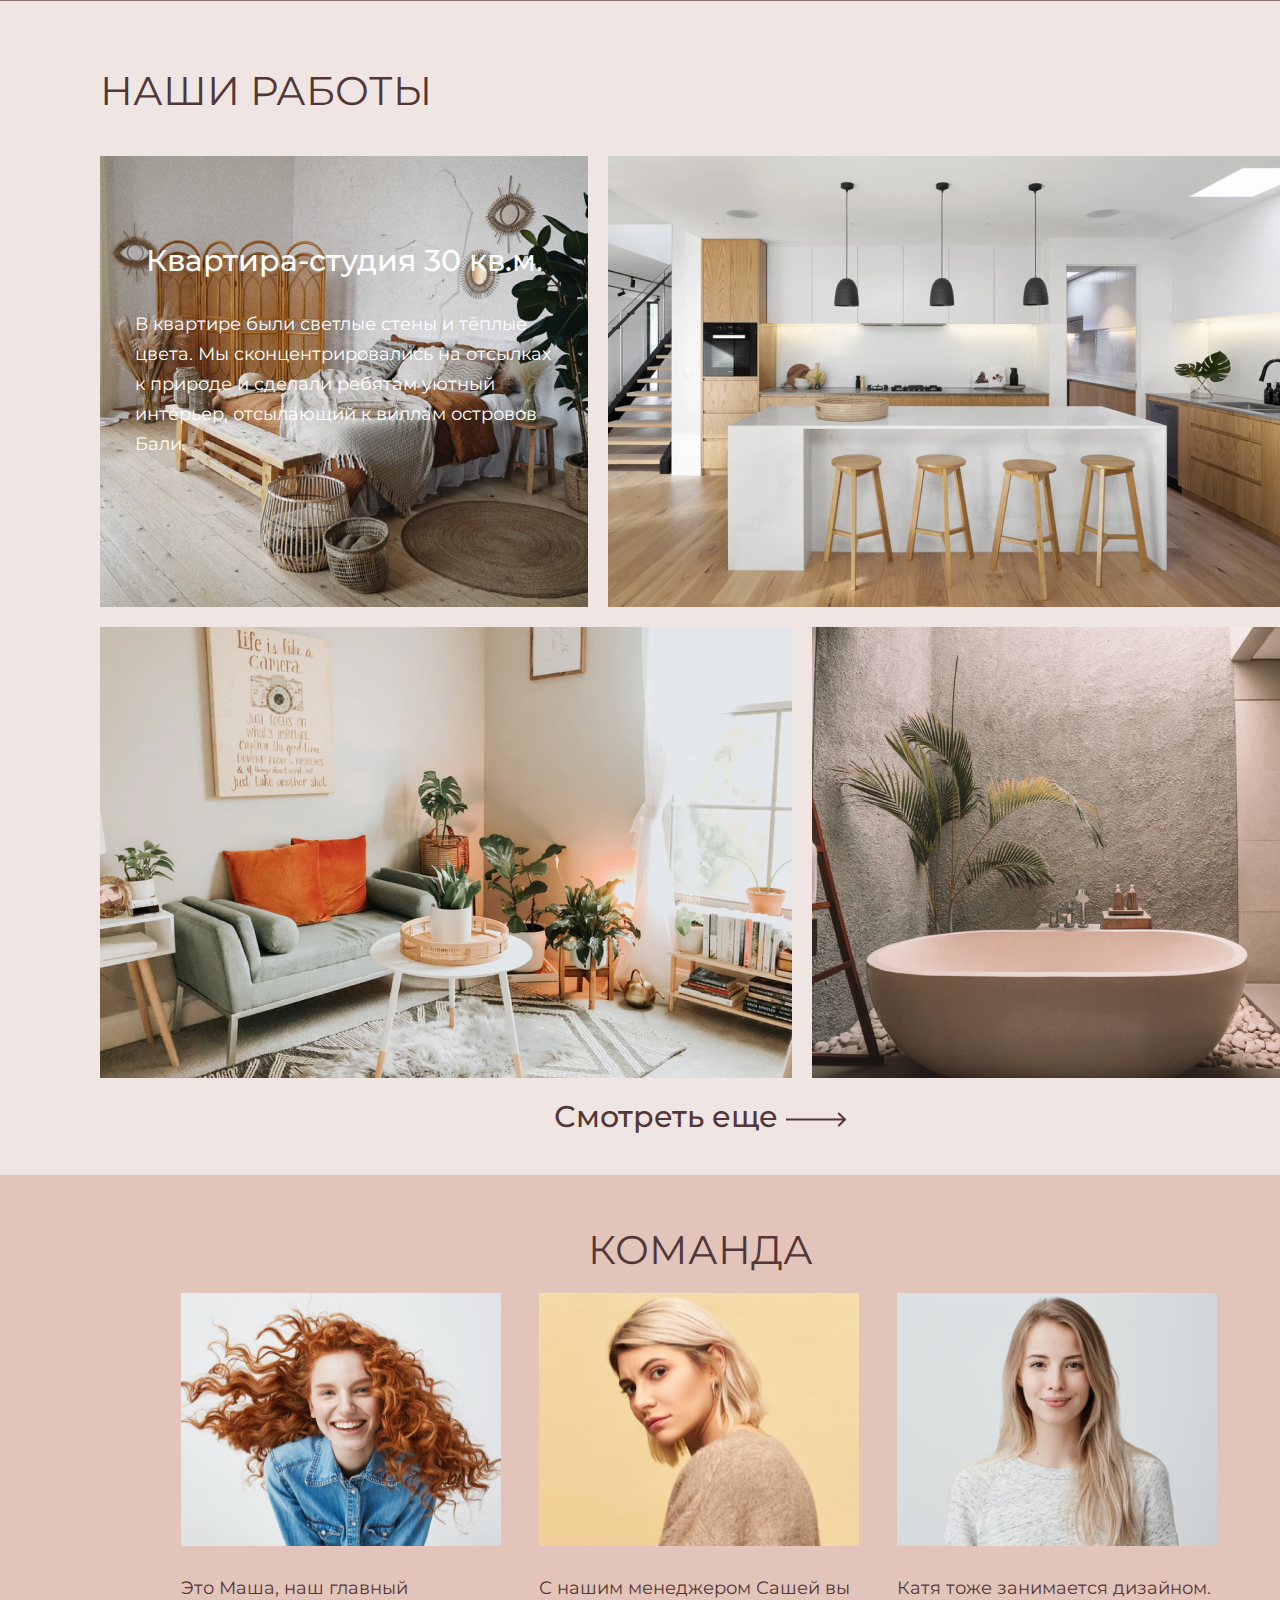
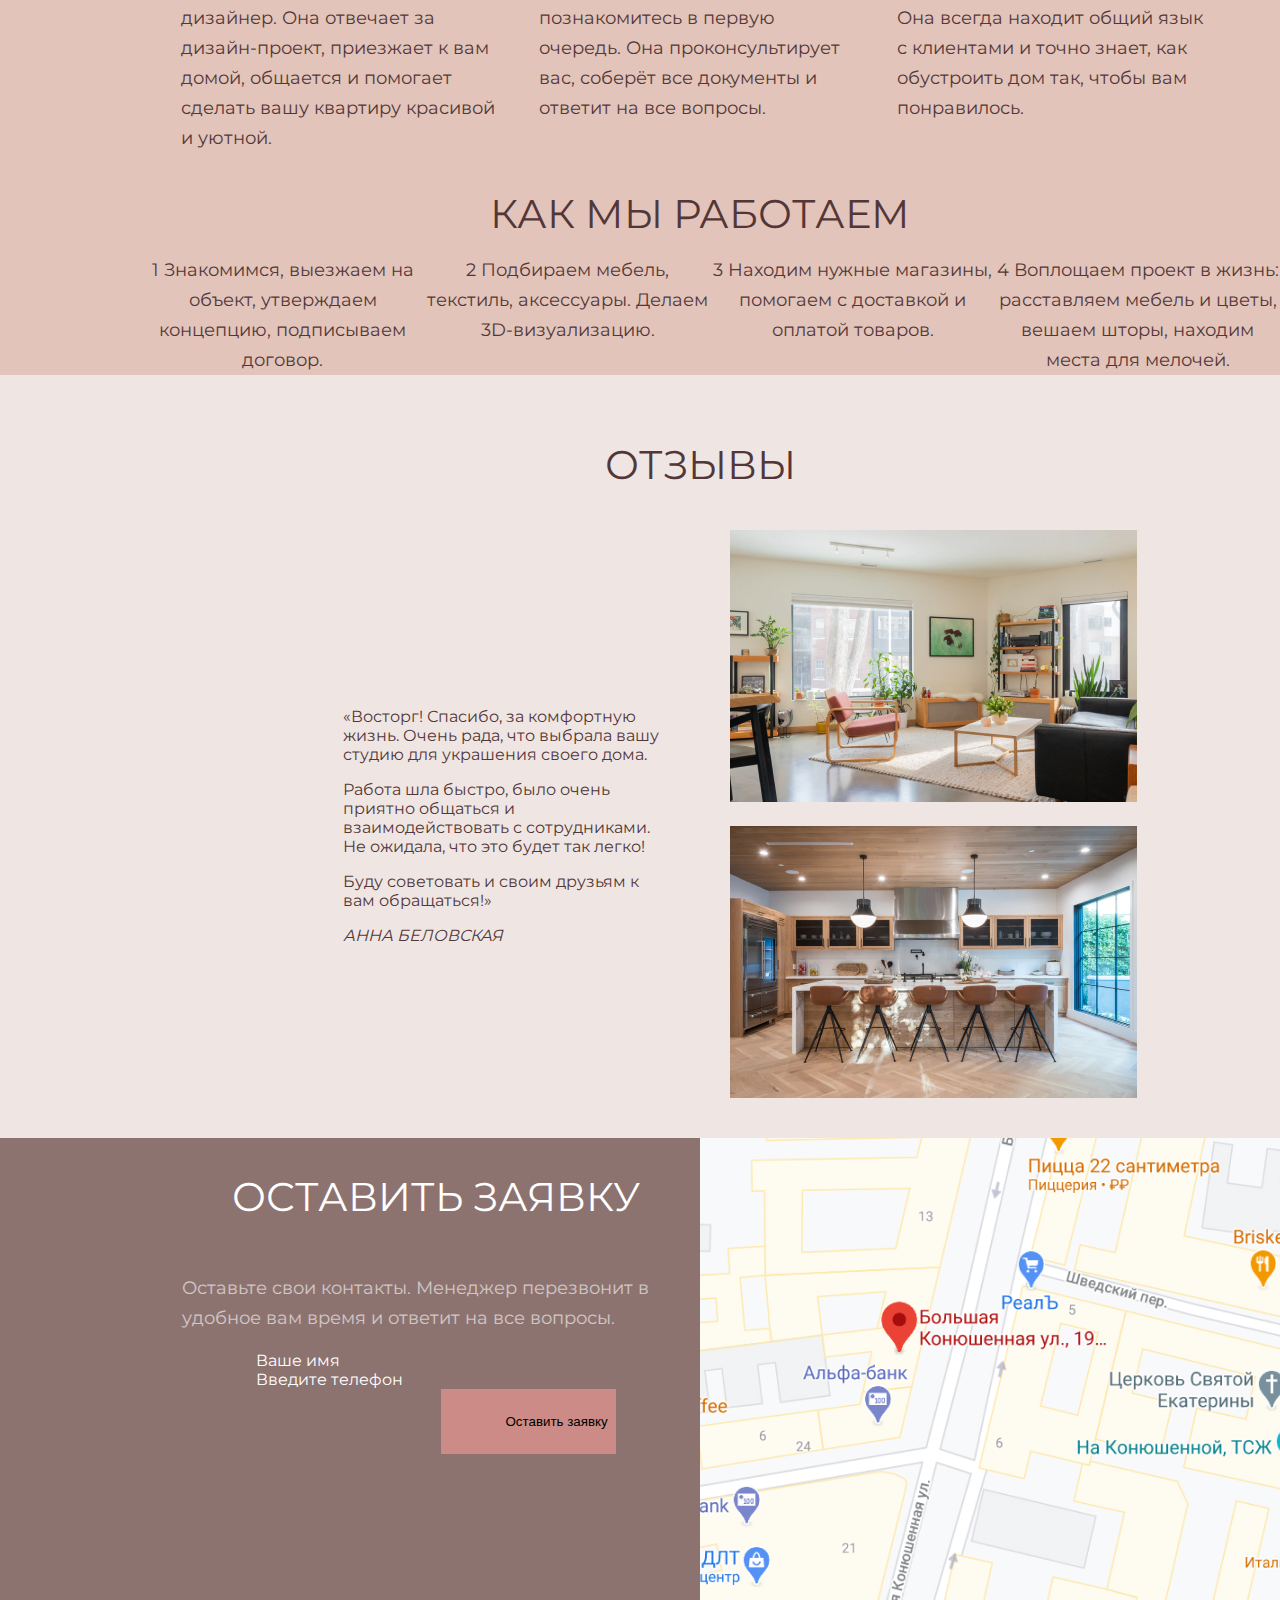
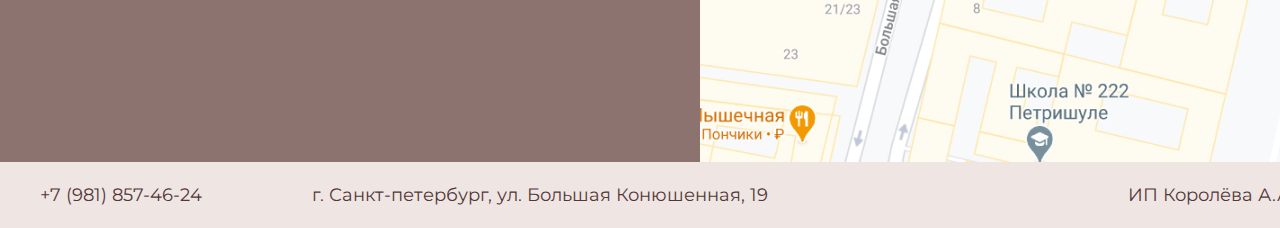
==== commit fe39d7f0: "футер, начала стилизацию формы" ====
--- a/index.html
+++ b/index.html
@@ -118,7 +118,7 @@
         <section class="form" id="form">
             <div class="container-form">
                 <div class="form-wrap">
-                <h2 class="section-heading">Оставить заявку</h2>
+                <h2 class="section-heading title-form">Оставить заявку</h2>
                 <p>Оставьте свои контакты. Менеджер перезвонит в удобное вам время и ответит на все вопросы.</p>
                 <form action="#" method="get">
                     <label for="name-field">Ваше имя</label>
--- a/style/style.css
+++ b/style/style.css
@@ -262,6 +262,7 @@
     width: 507px;
     justify-content: flex-start;
     align-items: center;
+    margin-left: 182px;
     
 }
 
@@ -269,14 +270,25 @@
     font-weight: 400;
     font-size: 18px;
     line-height: 30px;
+    opacity: 0.6;
 }
 .form{
     background-color: #8D7370;
     color: #FFFFFF;
 }
 
+input {
+    border: none;
+    border-bottom: #FFFFFF;
+    background-color: #8D7370;
+}
+
+
 .footer-content{
     list-style: none;
-    display: flex;
-
+    display: grid;
+    grid-template-columns: 1fr 3fr 1fr;
+    font-weight: 400;
+font-size: 18px;
+line-height: 30px;
 }